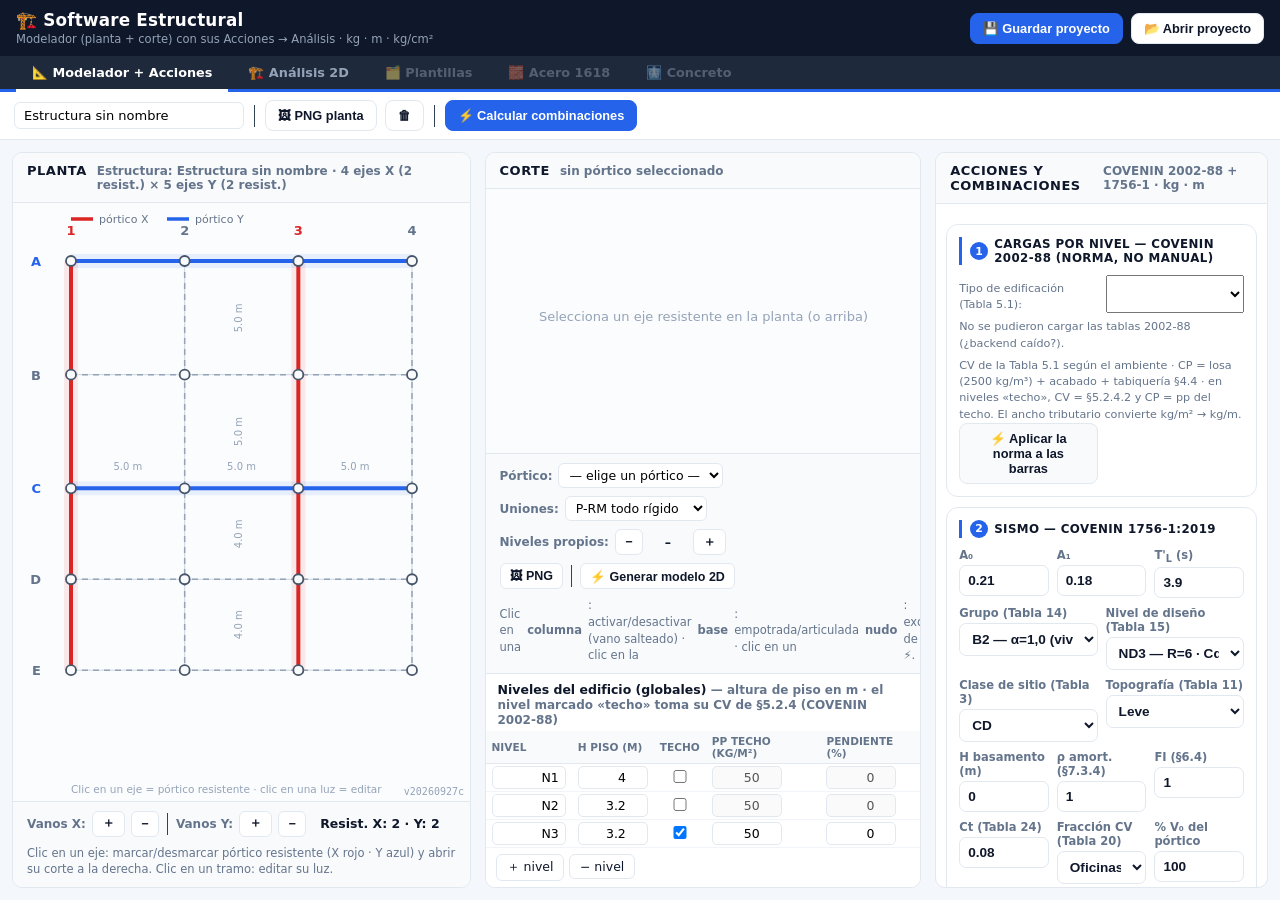
==== analisis-2d/frontend/index.html @ c7488d07 "Planta siempre recuperable: saneamiento de estados viejos + todos los ejes clicables La captura del " ====
<!DOCTYPE html>
<html lang="es">
<head>
  <meta charset="UTF-8">
  <meta http-equiv="Cache-Control" content="no-cache">
  <meta name="viewport" content="width=device-width, initial-scale=1.0">
  <title>Software Estructural · Modelador · Acciones · Análisis 2D</title>
  <link rel="stylesheet" href="css/styles.css?v=20260927c">
  <link rel="stylesheet" href="css/modelador.css?v=20260927c">
  <script>
  /* diagnóstico global: cualquier error JS (incl. SyntaxError de navegadores
     viejos) muestra un banner rojo — ES5, corre antes que todos los módulos */
  window.onerror = function (msj, src, linea) {
    var d = document.getElementById('banner-error');
    var archivo = (src || '?').split('/').pop();
    var t = '⚠ Error de la interfaz: ' + msj + '  [' + archivo + ':' + linea + ']';
    if (window.console && console.error) console.error(t);
    if (d) { d.textContent = t; d.style.display = 'block'; }
    return false;
  };
  </script>
</head>
<body>

<div id="banner-error" style="display:none;position:fixed;left:0;right:0;top:0;z-index:99999;background:#b91c1c;color:#fff;padding:8px 14px;font:13px monospace"></div>


<header>
  <div class="marca">
    <h1>🏗️ Software Estructural</h1>
    <div class="sub">Modelador (planta + corte) con sus Acciones → Análisis · kg · m · kg/cm²</div>
  </div>
  <div class="acciones">
    <button id="btn-guardar-proyecto" class="primario" title="Descargar el proyecto completo (Modelador + Acciones + modelo 2D)">💾 Guardar proyecto</button>
    <button id="btn-abrir-proyecto" title="Abrir proyecto completo .json">📂 Abrir proyecto</button>
    <input type="file" id="file-proyecto" accept=".json,application/json" hidden>
  </div>
</header>

<nav class="app-tabs">
  <a href="#modelador" data-tab="modelador">📐 Modelador + Acciones</a>
  <a href="#analisis" data-tab="analisis">🏗️ Análisis 2D</a>
  <span class="desactivado" title="Fase 3">🗂️ Plantillas</span>
  <span class="desactivado" title="Fase 4">🧱 Acero 1618</span>
  <span class="desactivado" title="Fase 5">🩻 Concreto</span>
</nav>

<!-- ═══════════ VISTA 1 · MODELADOR ═══════════ -->
<section id="vista-modelador" class="vista">
<div class="barra-seccion"><input id="inp-titulo" type="text" value="Estructura sin nombre" title="Nombre de la estructura" spellcheck="false"><span class="sep"></span><button id="btn-png-planta" title="Exportar planta a PNG (memoria de cálculo)">🖼 PNG planta</button><button id="btn-limpiar-modelador" title="Borrar todo el modelador">🗑</button>
    <span class="sep"></span>
    <button id="btn-calcular" class="primario" title="Combinaciones COVENIN 1756-1 con las cargas del proyecto">⚡ Calcular combinaciones</button></div>
<div class="modelador-layout">

  <!-- ══════════ IZQUIERDA: PLANTA ══════════ -->
  <section class="panel panel-planta">
    <div class="panel-cabecera">
      <b>PLANTA</b>
      <span id="lbl-planta" class="mini-rotulo">—</span>
    </div>

    <div class="lienzo-wrap" id="wrap-planta">
      <canvas id="cv-planta"></canvas>
    </div>

    <div class="panel-controles">
      <div class="grupo">
        <span class="mini-rotulo">Vanos X:</span>
        <button id="btn-mas-lx" title="Añadir vano en X">＋</button>
        <button id="btn-menos-lx" title="Eliminar el último vano en X">−</button>
        <span class="sep"></span>
        <span class="mini-rotulo">Vanos Y:</span>
        <button id="btn-mas-ly" title="Añadir vano en Y">＋</button>
        <button id="btn-menos-ly" title="Eliminar el último vano en Y">−</button>
      </div>
      <div class="grupo">
        <span id="lbl-resistentes" class="conteo-resistentes">Resist. X: 0 · Y: 0</span>
        <span id="aviso-rho" class="aviso-rho oculto"
              title="COVENIN 1756-1 §6.3, Tabla 13">⚠ &lt;2 resistentes</span>
      </div>
      <div class="grupo ayuda">
        Clic en un eje: marcar/desmarcar pórtico resistente (X rojo · Y azul) y
        abrir su corte a la derecha. Clic en un tramo: editar su luz.
      </div>
    
  </div>
  </section>

  <!-- ══════════ DERECHA: CORTE ══════════ -->
  <section class="panel panel-corte">
    <div class="panel-cabecera">
      <b>CORTE</b>
      <span id="lbl-corte" class="mini-rotulo">sin pórtico seleccionado</span>
    </div>
    <div class="lienzo-wrap lienzo-corte" id="wrap-corte">
      <canvas id="cv-corte"></canvas>
    </div>
    <div class="panel-controles">
      <div class="grupo">
        <span class="mini-rotulo">Pórtico:</span>
        <select id="sel-corte" title="Eje resistente abierto en el corte"></select>
      </div>
      <div class="grupo">
        <span class="mini-rotulo">Uniones:</span>
        <select id="sel-patron" title="Patrón de uniones (aplicable a todo el pórtico)">
          <option value="pr_momento">P-RM todo rígido</option>
          <option value="vigas_articuladas">Vigas articuladas</option>
          <option value="todo_articulado">Todo articulado</option>
        </select>
      </div>
      <div class="grupo">
        <span class="mini-rotulo">Niveles propios:</span>
        <button id="btn-menos-np" title="Este pórtico baja un nivel">−</button>
        <b id="lbl-np">–</b>
        <button id="btn-mas-np" title="Restaurar un nivel propio">＋</button>
      </div>
      <div class="grupo">
        <button id="btn-png-corte" title="Exportar el corte a PNG">🖼 PNG</button>
        <span class="sep"></span>
        <button id="btn-generar-2d" class="primario"
                title="Crea el modelo 2D de este pórtico (nudos, barras, apoyos y liberaciones) y lo abre en Análisis 2D con las cargas aplicadas">⚡ Generar modelo 2D</button>
      </div>
      <div class="grupo ayuda" id="ayuda-corte">
        Clic en una <b>columna</b>: activar/desactivar (vano salteado) ·
        clic en la <b>base</b>: empotrada/articulada · clic en un
        <b>nudo</b>: excepción de unión ⚡.
      </div>
    </div>
    <div class="subpanel">
      <div class="subpanel-titulo">Niveles del edificio (globales)
        <span class="mini-rotulo">— altura de piso en m · el nivel marcado
        «techo» toma su CV de §5.2.4 (COVENIN 2002-88)</span></div>
      <div class="tabla-compacta" id="tabla-niveles-m"></div>
      <div class="grupo" style="padding: 6px 10px;">
        <button id="btn-mas-nivel" title="Añadir nivel arriba">＋ nivel</button>
        <button id="btn-menos-nivel" title="Quitar el nivel más alto">− nivel</button>
      </div>
    </div>
  </section>


  <aside class="panel dock-acciones">
      <div class="panel-cabecera"><b>ACCIONES Y COMBINACIONES</b>
        <span class="mini-rotulo">COVENIN 2002-88 + 1756-1 · kg · m</span></div>
      <div class="dock-cuerpo">


    <div class="card">
      <h2><span class="num">1</span> Cargas por nivel — COVENIN 2002-88 (norma, no manual)</h2>
      <div id="banner-modelador" class="aviso-modelador oculto"></div>
      <div class="fila-2" style="margin-bottom:6px">
        <label class="mini">Tipo de edificación (Tabla 5.1):</label>
        <select id="sel-tipo-2002" style="width:100%"></select>
      </div>
      <div class="tabla-compacta" id="tabla-cargas-nivel"></div>
      <p class="mini" id="ayuda-2002" style="margin-top:6px">
        CV de la Tabla 5.1 según el ambiente · CP = losa (2500 kg/m³) +
        acabado + tabiquería §4.4 · en niveles «techo», CV = §5.2.4.2 y
        CP = pp del techo. El ancho tributario convierte kg/m² → kg/m.</p>
      <div class="fila-2">
        <button class="suave" id="btn-aplicar-niveles"
                title="Escribe en las vigas de cada nivel q = (CP+CV)·ancho, según la norma">⚡ Aplicar la norma a las barras</button>
      </div>
    </div>

    <div class="card">
      <h2><span class="num">2</span> Sismo — COVENIN 1756-1:2019</h2>
      <div class="fila-3">
        <label class="campo">A₀<input type="number" id="s-A0" step="0.01" min="0" value="0.21"></label>
        <label class="campo">A₁<input type="number" id="s-A1" step="0.01" min="0" value="0.18"></label>
        <label class="campo">T'<sub>L</sub> (s)<input type="number" id="s-TL" step="0.1" min="0" value="3.9"></label>
      </div>
      <div class="fila-2">
        <label class="campo">Grupo (Tabla 14)
          <select id="s-grupo">
            <option value="A1">A1 — esencial (α=2,0)</option>
            <option value="A2">A2 — α=1,5</option>
            <option value="B1">B1 — α=1,2</option>
            <option value="B2" selected>B2 — α=1,0 (vivienda/oficinas)</option>
            <option value="C">C — α=0,7</option>
          </select></label>
        <label class="campo">Nivel de diseño (Tabla 15)
          <select id="s-nd">
            <option value="ND3" selected>ND3 — R=6 · Cd=4,25 · Ω₀=3</option>
            <option value="ND2">ND2 — R=3,5 · Cd=3,25 · Ω₀=2,5</option>
            <option value="ND1">ND1 — R=2,5 · Cd=2,25 · Ω₀=2</option>
          </select></label>
      </div>
      <div class="fila-2">
        <label class="campo">Clase de sitio (Tabla 3)
          <select id="s-sitio">
            <option>A</option><option>AB</option><option>B</option><option>BC</option>
            <option>C</option><option selected>CD</option><option>D</option>
            <option>DE</option><option>E</option>
          </select></label>
        <label class="campo">Topografía (Tabla 11)
          <select id="s-topo">
            <option value="leve" selected>Leve</option>
            <option value="mod">Moderada</option>
            <option value="sev">Severa</option>
          </select></label>
      </div>
      <div class="fila-3">
        <label class="campo">H basamento (m)<input type="number" id="s-H" step="10" min="0" value="0"></label>
        <label class="campo">ρ amort. (§7.3.4)<input type="number" id="s-rho" step="0.1" min="0.5" value="1.0"></label>
        <label class="campo">FI (§6.4)<input type="number" id="s-FI" step="0.1" min="1" value="1.0"></label>
      </div>
      <div class="fila-3">
        <label class="campo">Ct (Tabla 24)<input type="number" id="s-ct" step="0.01" min="0.04" value="0.08"></label>
        <label class="campo">Fracción CV (Tabla 20)
          <select id="s-fracc">
            <option value="0.15">Vivienda 15 %</option>
            <option value="0.25" selected>Oficinas 25 %</option>
            <option value="0.25">Comercio 25 %</option>
            <option value="0.5">Agrupación/Estac. 50 %</option>
            <option value="0.8">Almacén 80 %</option>
            <option value="1">Recipientes 100 %</option>
          </select></label>
        <label class="campo">% V₀ del pórtico<input type="number" id="s-fracp" step="5" min="1" max="100" value="100"></label>
      </div>
    </div>

    <div class="card">
      <h2><span class="num">3</span> Opciones de combinación (§8.3.2)</h2>
      <label class="check"><input type="checkbox" id="o-sismo" checked> Incluir acción sísmica (SH)</label>
      <label class="check"><input type="checkbox" id="o-sv" checked> Incluir componente vertical SV = CSV·CP (§8.3.1.4)</label>
      <label class="check"><input type="checkbox" id="o-omega"> Con sobrerresistencia Ω₀·ρ — fórmulas 8.11–8.15</label>
      <div class="fila-2">
        <label class="campo">ρ redundancia (Tabla 13)<input type="number" id="o-rhoR" step="0.1" min="1" value="1.0"></label>
        <label class="campo">γ (§8.3.2.b)
          <select id="o-gamma">
            <option value="auto" selected>Auto (CV &lt; 500 → 0,5)</option>
            <option value="0.5">Forzar 0,5</option>
            <option value="1">Forzar 1,0</option>
          </select></label>
      </div>
      <div class="mini">Voladizos: la norma exige además 0,3·SV neto hacia arriba — verifícalo aparte (próxima iteración).</div>
    </div>

  
    <div class="kpis" id="kpis-sismo">
      <div class="kpi"><span class="kpi-rotulo">AA</span><span class="kpi-valor" id="k-AA">—</span></div>
      <div class="kpi"><span class="kpi-rotulo">TC (s)</span><span class="kpi-valor" id="k-TC">—</span></div>
      <div class="kpi"><span class="kpi-rotulo">Ta (s)</span><span class="kpi-valor" id="k-Ta">—</span></div>
      <div class="kpi"><span class="kpi-rotulo">μ</span><span class="kpi-valor" id="k-mu">—</span></div>
      <div class="kpi"><span class="kpi-rotulo">C</span><span class="kpi-valor" id="k-C">—</span></div>
      <div class="kpi"><span class="kpi-rotulo">Cmín</span><span class="kpi-valor" id="k-Cmin">—</span></div>
      <div class="kpi"><span class="kpi-rotulo">V₀d (kg)</span><span class="kpi-valor" id="k-V0d">—</span></div>
      <div class="kpi"><span class="kpi-rotulo">Ft (kg)</span><span class="kpi-valor" id="k-Ft">—</span></div>
      <div class="kpi"><span class="kpi-rotulo">CSV</span><span class="kpi-valor" id="k-CSV">—</span></div>
      <div class="kpi"><span class="kpi-rotulo">γ</span><span class="kpi-valor" id="k-gamma">—</span></div>
    </div>

    <div class="card">
      <h2><span class="num">📈</span> Espectro inelástico Ad(T) (7.18–7.23)</h2>
      <canvas id="espectro" height="240"></canvas>
      <div class="mini" id="espectro-nota">Configura el sismo y calcula para ver el espectro.</div>
    </div>

    <div class="card">
      <h2><span class="num">📊</span> Peso sísmico y fuerzas por nivel (§8.2.2 · §9.4)</h2>
      <table class="tabla-datos" id="tabla-niveles">
        <thead><tr><th>Nivel</th><th>y (m)</th><th>W (kg)</th><th>Fi (kg)</th></tr></thead>
        <tbody></tbody>
      </table>
    </div>

    <div class="caja-error oculto" id="acc-caja-error"><b>No se pudo calcular</b><div id="acc-texto-error"></div></div>
    <div class="mini" id="lbl-tiempo"></div>
  
    <div class="card">
      <h2><span class="num">Σ</span> Combinaciones evaluadas</h2>
      <div class="mini" id="lista-combos">Pulsa «Calcular combinaciones».</div>
    </div>

    <div class="tabs" id="tabs-env">
      <button class="tab activo" data-tab="barras">Barras</button>
      <button class="tab" data-tab="reacciones">Reacciones</button>
      <button class="tab" data-tab="nudos">Desplaz.</button>
    </div>

    <div class="tabla-wrap" id="tab-env-barras">
      <table id="tabla-env-barras">
        <thead><tr><th>Barra</th><th>N (min → max)</th><th>V (min → max)</th><th>M⁺</th><th>M⁻</th></tr></thead>
        <tbody></tbody>
      </table>
      <div class="mini">Pasa el cursor sobre un valor para ver la combinación que gobierna. M⁺/M⁻ = máx/mín con signo en el vano.</div>
    </div>
    <div class="tabla-wrap oculto" id="tab-env-reacciones">
      <table id="tabla-env-reacciones">
        <thead><tr><th>Apoyo</th><th>GDL</th><th>min</th><th>max</th></tr></thead>
        <tbody></tbody>
      </table>
    </div>
    <div class="tabla-wrap oculto" id="tab-env-nudos">
      <table id="tabla-env-nudos">
        <thead><tr><th>Nudo</th><th>ux (cm)</th><th>uy (cm)</th></tr></thead>
        <tbody></tbody>
      </table>
    </div>
      </div>
    </aside></div>
</section>

<!-- ═══════════ VISTA 2 · ACCIONES ═══════════ -->


<!-- ═══════════ VISTA 3 · ANÁLISIS 2D ═══════════ -->
<section id="vista-analisis" class="vista">
  <div class="barra-seccion">
    <select id="sel-ejemplo" title="Ejemplos listos para calcular"></select>
    <button id="btn-cargar-ejemplo" title="Cargar el ejemplo seleccionado">Cargar</button>
    <span class="sep"></span>
    <button id="btn-limpiar" title="Borrar todo">🗑</button>
    <button id="btn-analizar" class="primario">⚡ Analizar</button>
  </div>
<div id="toolbar">
  <div class="grupo" id="modos">
    <button data-modo="seleccionar" class="activo" title="Seleccionar y mover (S)"><span class="ico">🖱️</span>Seleccionar</button>
    <button data-modo="nudo" title="Añadir nudo (N)"><span class="ico">•</span>Nudo</button>
    <button data-modo="barra" title="Dibujar barras (B)"><span class="ico">╱</span>Barra</button>
    <button data-modo="apoyo" title="Colocar apoyos (A)"><span class="ico">△</span>Apoyo</button>
    <button data-modo="puntual" title="Carga puntual en nudo (P)"><span class="ico">↓</span>Puntual</button>
    <button data-modo="repartida" title="Carga repartida en barra (D)"><span class="ico">⇩</span>Repartida</button>
  </div>
  <div class="grupo">
    <label class="check"><input type="checkbox" id="chk-snap" checked> Imán</label>
    <label class="check"><input type="checkbox" id="chk-auto" checked> Auto-calcular</label>
    <label class="check"><input type="checkbox" id="chk-etiquetas" checked> Etiquetas</label>
  </div>
  <div class="grupo crece"></div>
  <div class="grupo">
    <span class="mini-rotulo">Resultados:</span>
    <label class="check chipM"><input type="checkbox" id="chk-M" checked> <b style="color:#dc2626">M</b></label>
    <label class="check chipV"><input type="checkbox" id="chk-V" checked> <b style="color:#2563eb">V</b></label>
    <label class="check chipN"><input type="checkbox" id="chk-N"> <b style="color:#059669">N</b></label>
    <label class="check"><input type="checkbox" id="chk-def"> <b style="color:#7c3aed">Deformada</b></label>
    <span class="sep"></span>
    <button id="btn-zoom-menos" title="Alejar">−</button>
    <button id="btn-zoom-mas" title="Acercar">+</button>
    <button id="btn-zoom-fit" title="Encuadrar todo">⤢</button>
  </div>
</div>

<main>

  <!-- ==================== PANEL IZQUIERDO ==================== -->
  <aside id="panel-izq">

    <div class="card cfg-modo oculto" data-modo="barra">
      <h2><span class="num">1</span> Nueva barra</h2>
      <label class="campo">Material
        <select id="cfg-material">
          <option value="2100000">Acero A36 — E = 2,1×10⁶ kg/cm²</option>
          <option value="2200000">Acero HSLA — E = 2,2×10⁶</option>
          <option value="217000">Concreto GC 210 — E = 2,17×10⁵</option>
          <option value="250000">Concreto GC 280 — E = 2,5×10⁵</option>
          <option value="120000">Madera — E = 1,2×10⁵</option>
        </select>
      </label>
      <label class="campo">Sección
        <select id="cfg-tipo-seccion">
          <option value="perfil">Perfil laminado</option>
          <option value="rect">Rectangular b×h</option>
          <option value="manual">Personalizada (A, I)</option>
        </select>
      </label>
      <label class="campo cfg-seccion" data-tipo="perfil">Perfil
        <select id="cfg-perfil"></select>
      </label>
      <div class="cfg-seccion oculto" data-tipo="rect">
        <div class="fila-2">
          <label class="campo">b (cm)<input type="number" id="cfg-rect-b" value="30" min="1"></label>
          <label class="campo">h (cm)<input type="number" id="cfg-rect-h" value="50" min="1"></label>
        </div>
      </div>
      <div class="cfg-seccion oculto" data-tipo="manual">
        <div class="fila-2">
          <label class="campo">A (cm²)<input type="number" id="cfg-man-A" value="100" min="0.1"></label>
          <label class="campo">I (cm⁴)<input type="number" id="cfg-man-I" value="10000" min="0"></label>
        </div>
      </div>
      <label class="check"><input type="checkbox" id="cfg-pp"> Incluir peso propio (γ = 7 850 kg/m³)</label>
      <div class="mini">Clic: nudo inicial → clic: nudo final. Crea nudos al vuelo y encadena barras. Clic derecho termina.</div>
    </div>

    <div class="card cfg-modo oculto" data-modo="apoyo">
      <h2><span class="num">1</span> Tipo de apoyo</h2>
      <label class="campo">Condición
        <select id="cfg-apoyo-tipo">
          <option value="articulado">Articulado (ux, uy)</option>
          <option value="fijo">Empotrado (ux, uy, rz)</option>
          <option value="deslizX">Deslizante vertical (uy)</option>
          <option value="deslizY">Deslizante horizontal (ux)</option>
          <option value="ninguno">Quitar apoyo</option>
        </select>
      </label>
      <div class="mini">Clic sobre un nudo para asignarlo.</div>
    </div>

    <div class="card cfg-modo oculto" data-modo="puntual">
      <h2><span class="num">1</span> Carga puntual</h2>
      <div class="fila-2">
        <label class="campo">Fx (kg)<input type="number" id="cfg-Fx" value="0" step="100"></label>
        <label class="campo">Fy (kg)<input type="number" id="cfg-Fy" value="-1000" step="100"></label>
      </div>
      <label class="campo">Mz (kg·m)<input type="number" id="cfg-Mz" value="0" step="100"></label>
      <div class="mini">Convención: Fx+ → derecha · Fy+ → arriba · Mz+ antihorario. Se acumula por nudo.</div>
    </div>

    <div class="card cfg-modo oculto" data-modo="repartida">
      <h2><span class="num">1</span> Carga repartida</h2>
      <label class="campo">w gravedad (kg/m)<input type="number" id="cfg-w" value="1000" step="50" min="0"></label>
      <div class="mini">Carga vertical hacia abajo (gravedad) sobre la barra. En columnas se vuelve axial automáticamente.</div>
    </div>

    <div class="card oculto" id="card-seleccion">
      <h2><span class="num">✎</span> Selección</h2>
      <div class="contenido"></div>
    </div>

    <div class="card">
      <h2><span class="num">ℹ</span> Modelo</h2>
      <label class="campo">Título del proyecto<input type="text" id="in-titulo" placeholder="Estructura sin nombre"></label>
      <div class="chips">
        <span class="chip">Nudos: <b id="res-nudos">0</b></span>
        <span class="chip">Barras: <b id="res-barras">0</b></span>
        <span class="chip">Apoyos: <b id="res-apoyos">0</b></span>
        <span class="chip">Cargas: <b id="res-cargas">0</b></span>
      </div>
      <div class="mini">
        Convención de resultados: <b>N</b> (+ tracción) · <b>V</b> (+ par horario) ·
        <b>M</b> (+ flexión simple, se dibuja en el lado de tracción).
      </div>
      <button class="ancho suave" id="btn-copiar-json">⧉ Copiar JSON del modelo</button>
    </div>

  </aside>

  <!-- ==================== LIENZO ==================== -->
  <section id="lienzo-wrap">
    <canvas id="lienzo"></canvas>
    <div id="status-bar">
      <span id="status-modo"></span>
      <span class="crece"></span>
      <span id="status-coords"></span>
      <span id="status-escala"></span>
    </div>
    <div id="toast"></div>
  </section>

  <!-- ==================== PANEL DERECHO ==================== -->
  <aside id="panel-der">
    <div class="kpis">
      <div class="kpi"><span class="kpi-rotulo">δ máx</span><span class="kpi-valor" id="kpi-delta">—</span></div>
      <div class="kpi"><span class="kpi-rotulo">|M| máx</span><span class="kpi-valor" id="kpi-mmax">—</span></div>
      <div class="kpi"><span class="kpi-rotulo">ΣRy</span><span class="kpi-valor" id="kpi-ry">—</span></div>
      <div class="kpi"><span class="kpi-rotulo">Estado</span><span class="kpi-valor" id="kpi-estado">—</span></div>
    </div>

    <div class="caja-error oculto" id="caja-error">
      <b>No se pudo analizar</b>
      <div id="texto-error"></div>
    </div>

    <div class="caja-avisos oculto" id="caja-avisos">
      <b>Avisos</b>
      <div id="texto-avisos"></div>
    </div>

    <div class="mini" id="kpi-tiempo"></div>

    <div class="tabs" id="tabs-resultados">
      <button class="tab activo" data-tab="reacciones">Reacciones</button>
      <button class="tab" data-tab="barras">Barras</button>
      <button class="tab" data-tab="nudos">Desplaz.</button>
    </div>

    <div class="tabla-wrap" id="tab-reacciones">
      <table id="tabla-reacciones">
        <thead><tr><th>Nudo</th><th>GDL</th><th>Valor (kg, kg·m)</th></tr></thead>
        <tbody></tbody>
      </table>
    </div>

    <div class="tabla-wrap oculto" id="tab-barras">
      <table id="tabla-barras">
        <thead><tr><th>Barra</th><th>N<sub>i</sub></th><th>V<sub>i</sub></th><th>M<sub>i</sub></th><th>M<sub>j</sub></th><th>M máx</th></tr></thead>
        <tbody></tbody>
      </table>
      <div class="mini">N (+ tracción), V y M en kg y kg·m. M en extremo i (M<sub>i</sub>) y j (M<sub>j</sub>).</div>
    </div>

    <div class="tabla-wrap oculto" id="tab-nudos">
      <table id="tabla-nudos">
        <thead><tr><th>Nudo</th><th>ux (cm)</th><th>uy (cm)</th><th>θz (mrad)</th></tr></thead>
        <tbody></tbody>
      </table>
    </div>
  </aside>

</main>
</section>

<script src="js/proyecto.js?v=20260927c"></script>
<script src="js/pestanas.js?v=20260927c"></script>
<script src="js/perfiles.js?v=20260927c"></script>
<script src="js/estado.js?v=20260927c"></script>
<script src="js/api.js?v=20260927c"></script>
<script src="js/canvas.js?v=20260927c"></script>
<script src="js/app.js?v=20260927c"></script>
<script src="js/acciones.js?v=20260927c"></script>
<script src="js/modelador.js?v=20260927c"></script>
</body>
</html>
---- analisis-2d/frontend/css/styles.css ----
/* ================================================================
   styles.css — Análisis Estructural 2D
   Estética coherente con las calculadoras del repo:
   fondo claro, tarjetas blancas, acento azul #2563eb.
   ================================================================ */

:root {
  --bg: #f4f7fb;
  --borde: #e2e8f0;
  --texto: #0f172a;
  --texto2: #64748b;
  --azul: #2563eb;
  --azul-osc: #1d4ed8;
  --rojo: #dc2626;
  --verde: #059669;
  --tarjeta: #ffffff;
}

* { box-sizing: border-box; margin: 0; padding: 0; }

html, body { height: 100%; }

body {
  font-family: system-ui, -apple-system, 'Segoe UI', Roboto, sans-serif;
  background: var(--bg);
  color: var(--texto);
  display: flex;
  flex-direction: column;
  height: 100vh;
  overflow: hidden;
  font-size: 14px;
}

/* ---------------- cabecera ---------------- */
header {
  display: flex;
  align-items: center;
  justify-content: space-between;
  gap: 12px;
  padding: 10px 16px;
  background: #0f172a;
  color: #fff;
  flex-wrap: wrap;
}
header h1 { font-size: 1.05rem; font-weight: 800; letter-spacing: .2px; }
header .sub { font-size: .72rem; color: #94a3b8; margin-top: 2px; }
.acciones { display: flex; align-items: center; gap: 8px; flex-wrap: wrap; }
.acciones select {
  max-width: 240px;
  padding: 7px 8px;
  border-radius: 8px;
  border: 1px solid #334155;
  background: #1e293b;
  color: #e2e8f0;
  font-size: .8rem;
}
.sep { width: 1px; height: 22px; background: #334155; margin: 0 2px; }

button {
  border: 1px solid var(--borde);
  background: #fff;
  color: var(--texto);
  padding: 7px 12px;
  border-radius: 8px;
  font-weight: 700;
  font-size: .8rem;
  cursor: pointer;
  transition: all .12s;
}
button:hover { border-color: var(--azul); color: var(--azul-osc); }
button.primario { background: var(--azul); border-color: var(--azul); color: #fff; }
button.primario:hover { background: var(--azul-osc); color: #fff; }
button.peligro { background: #fef2f2; border-color: #fecaca; color: var(--rojo); }
button.peligro:hover { background: #fee2e2; }
button.suave { background: #f8fafc; font-weight: 600; }
button.ancho { width: 100%; margin-top: 8px; }

/* ---------------- barra de herramientas ---------------- */
#toolbar {
  display: flex;
  align-items: center;
  gap: 10px;
  padding: 7px 12px;
  background: #fff;
  border-bottom: 1px solid var(--borde);
  flex-wrap: wrap;
}
#toolbar .grupo { display: flex; align-items: center; gap: 6px; }
#toolbar .grupo.crece { flex: 1; }
#modos button {
  display: flex; align-items: center; gap: 6px;
  font-size: .78rem;
  padding: 6px 10px;
  border-radius: 8px;
}
#modos button .ico { font-size: .9rem; }
#modos button.activo { background: var(--azul); border-color: var(--azul); color: #fff; }
#modos button.activo:hover { color: #fff; }
.mini-rotulo { font-size: .72rem; font-weight: 700; color: var(--texto2); }
.check { display: inline-flex; align-items: center; gap: 4px; font-size: .78rem; font-weight: 600; color: var(--texto2); cursor: pointer; }
.check input { accent-color: var(--azul); }

/* ---------------- distribución principal ---------------- */
main {
  flex: 1;
  display: grid;
  grid-template-columns: 280px 1fr 330px;
  gap: 10px;
  padding: 10px;
  min-height: 0;
}

aside { overflow-y: auto; display: flex; flex-direction: column; gap: 10px; min-height: 0; }

/* ---------------- tarjetas ---------------- */
.card {
  background: var(--tarjeta);
  border: 1px solid var(--borde);
  border-radius: 12px;
  padding: 12px;
}
.card h2 {
  font-size: .74rem;
  font-weight: 800;
  text-transform: uppercase;
  letter-spacing: .4px;
  color: var(--texto);
  border-left: 3px solid var(--azul);
  padding-left: 8px;
  margin-bottom: 10px;
  display: flex; align-items: center; gap: 6px;
}
.card h2 .num {
  background: var(--azul); color: #fff;
  width: 18px; height: 18px; border-radius: 50%;
  display: inline-flex; align-items: center; justify-content: center;
  font-size: .68rem; flex: none;
}

.campo { display: block; font-size: .72rem; font-weight: 700; color: var(--texto2); margin-bottom: 8px; }
.campo input, .campo select {
  display: block;
  width: 100%;
  margin-top: 3px;
  padding: 7px 8px;
  border: 1px solid var(--borde);
  border-radius: 7px;
  font-size: .85rem;
  font-weight: 600;
  color: var(--texto);
  background: #fff;
  outline: none;
}
.campo input:focus, .campo select:focus { border-color: var(--azul); }
.fila { display: flex; justify-content: space-between; align-items: center; font-size: .8rem; margin-bottom: 6px; color: var(--texto2); }
.fila b { color: var(--texto); }
.fila-2 { display: grid; grid-template-columns: 1fr 1fr; gap: 8px; }
.mini { font-size: .7rem; color: var(--texto2); line-height: 1.45; margin-top: 6px; }

.chips { display: flex; flex-wrap: wrap; gap: 6px; margin: 8px 0; }
.chip {
  background: #f1f5f9;
  border: 1px solid var(--borde);
  border-radius: 20px;
  padding: 4px 10px;
  font-size: .72rem;
  font-weight: 600;
  color: var(--texto2);
}
.chip b { color: var(--texto); }

.oculto { display: none !important; }

/* ---------------- lienzo ---------------- */
#lienzo-wrap {
  position: relative;
  background: #fff;
  border: 1px solid var(--borde);
  border-radius: 12px;
  overflow: hidden;
  min-width: 0;
  min-height: 0;
}
#lienzo { display: block; cursor: crosshair; }
#lienzo-wrap:has(#lienzo:hover) { cursor: crosshair; }

#status-bar {
  position: absolute;
  left: 0; right: 0; bottom: 0;
  display: flex;
  align-items: center;
  gap: 14px;
  padding: 4px 12px;
  background: rgba(15, 23, 42, .85);
  color: #cbd5e1;
  font-size: .7rem;
  font-weight: 600;
  pointer-events: none;
}
#status-bar .crece { flex: 1; }

#toast {
  position: absolute;
  top: 14px; left: 50%;
  transform: translateX(-50%) translateY(-8px);
  background: #0f172a;
  color: #fff;
  padding: 8px 16px;
  border-radius: 20px;
  font-size: .78rem;
  font-weight: 700;
  opacity: 0;
  pointer-events: none;
  transition: all .25s;
}
#toast.visible { opacity: 1; transform: translateX(-50%) translateY(0); }

/* ---------------- panel de resultados ---------------- */
.kpis {
  display: grid;
  grid-template-columns: 1fr 1fr;
  gap: 8px;
}
.kpi {
  background: var(--tarjeta);
  border: 1px solid var(--borde);
  border-radius: 10px;
  padding: 8px 10px;
}
.kpi-rotulo { display: block; font-size: .66rem; font-weight: 800; text-transform: uppercase; color: var(--texto2); }
.kpi-valor { display: block; font-size: .92rem; font-weight: 800; margin-top: 2px; }
.kpi-valor.bien { color: var(--verde); }
.kpi-valor.mal { color: var(--rojo); }

.caja-error {
  background: #fef2f2;
  border: 1px solid #fecaca;
  border-radius: 10px;
  padding: 10px 12px;
  font-size: .78rem;
  color: #991b1b;
}
.caja-error b { display: block; margin-bottom: 4px; }
.caja-avisos {
  background: #fffbeb;
  border: 1px solid #fde68a;
  border-radius: 10px;
  padding: 10px 12px;
  font-size: .76rem;
  color: #92400e;
}
.caja-avisos b { display: block; margin-bottom: 4px; }

.tabs {
  display: flex;
  background: #fff;
  border: 1px solid var(--borde);
  border-radius: 10px;
  overflow: hidden;
}
.tab {
  flex: 1;
  border: none;
  border-radius: 0;
  padding: 8px 4px;
  font-weight: 800;
  font-size: .74rem;
  color: var(--texto2);
  border-bottom: 3px solid transparent;
}
.tab.activo { color: var(--azul); border-bottom-color: var(--azul); }

.tabla-wrap {
  background: var(--tarjeta);
  border: 1px solid var(--borde);
  border-radius: 10px;
  overflow: auto;
  flex: 1;
  min-height: 120px;
}
table { width: 100%; border-collapse: collapse; font-size: .78rem; }
th {
  position: sticky; top: 0;
  background: #f8fafc;
  font-size: .68rem;
  text-transform: uppercase;
  color: var(--texto2);
  text-align: left;
  padding: 7px 8px;
  border-bottom: 1px solid var(--borde);
}
td { padding: 6px 8px; border-bottom: 1px solid #f1f5f9; }
td.num { text-align: right; font-variant-numeric: tabular-nums; font-weight: 600; }
td.vacio { text-align: center; color: var(--texto2); }
tr:hover td { background: #f8fafc; }

/* ---------------- responsive ---------------- */
@media (max-width: 1100px) {
  main { grid-template-columns: 240px 1fr; grid-template-rows: 1fr 300px; }
  #panel-der { grid-column: 1 / 3; flex-direction: row; flex-wrap: wrap; }
  #panel-der .kpis { flex: 1 1 100%; grid-template-columns: repeat(4, 1fr); }
  .tabla-wrap { flex: 1 1 30%; }
}
@media (max-width: 760px) {
  main { grid-template-columns: 1fr; grid-template-rows: auto 1fr auto; }
  #panel-der { grid-column: 1; }
  body { overflow: auto; }
  #lienzo-wrap { min-height: 60vh; }
}

/* ================================================================
   Pestañas de aplicación (Fase 2) y tablas de la pestaña Acciones
   ================================================================ */
.app-tabs {
  display: flex;
  align-items: center;
  gap: 4px;
  padding: 0 16px;
  background: #1e293b;
  border-bottom: 3px solid var(--azul);
}
.app-tabs a, .app-tabs span {
  padding: 9px 16px;
  font-size: .8rem;
  font-weight: 700;
  color: #94a3b8;
  text-decoration: none;
  border-bottom: 3px solid transparent;
  margin-bottom: -3px;
  cursor: pointer;
}
.app-tabs a:hover { color: #e2e8f0; }
.app-tabs a.activo { color: #fff; border-bottom-color: #fff; }
.app-tabs .desactivado { opacity: .45; cursor: not-allowed; }

.tabla-compacta table { width: 100%; border-collapse: collapse; font-size: .78rem; }
.tabla-compacta th {
  text-align: left; font-size: .66rem; text-transform: uppercase;
  color: var(--texto2); padding: 4px 6px; border-bottom: 1px solid var(--borde);
}
.tabla-compacta td { padding: 2px 6px; border-bottom: 1px solid #f1f5f9; }
.tabla-compacta input {
  width: 100%; padding: 4px 6px; border: 1px solid var(--borde);
  border-radius: 6px; font-size: .78rem; font-weight: 600; text-align: right;
  outline: none;
}
.tabla-compacta input:focus { border-color: var(--azul); }
.tabla-compacta .num { text-align: right; font-variant-numeric: tabular-nums; color: var(--texto2); }

.fila-3 { display: grid; grid-template-columns: 1fr 1fr 1fr; gap: 8px; }

.tabla-datos { width: 100%; border-collapse: collapse; font-size: .8rem; }
.tabla-datos th {
  text-align: left; font-size: .68rem; text-transform: uppercase;
  color: var(--texto2); padding: 5px 8px; border-bottom: 1px solid var(--borde);
}
.tabla-datos td { padding: 5px 8px; border-bottom: 1px solid #f1f5f9; }
.tabla-datos td.num, .tabla-datos th.num { text-align: right; font-variant-numeric: tabular-nums; }

.combo-fila {
  font-size: .72rem; line-height: 1.5; padding: 5px 8px;
  border-bottom: 1px dashed #e2e8f0; color: var(--texto2);
}
.combo-fila b { color: var(--texto); }

.env-celda { cursor: help; border-bottom: 1px dotted #94a3b8; }

#panel-centro {
  display: flex; flex-direction: column; gap: 10px;
  overflow-y: auto; min-width: 0; min-height: 0;
}
#espectro { width: 100%; display: block; }

/* ---- cargas por nivel (COVENIN 2002-88) · pestaña Acciones ---- */
.aviso-modelador {
  background: #fef3c7;
  border: 1px solid #fcd34d;
  color: #92400e;
  border-radius: 8px;
  padding: 8px 10px;
  font-size: 12.5px;
  margin-bottom: 8px;
}
.badge-techo {
  background: #dbeafe;
  color: #1d4ed8;
  border-radius: 6px;
  padding: 1px 6px;
  font-size: 10.5px;
  font-weight: 700;
  vertical-align: middle;
}
.tabla-compacta select {
  border: 1px solid var(--borde);
  border-radius: 5px;
  padding: 2px 4px;
  font: inherit;
  font-size: 12px;
  max-width: 150px;
}

/* ================================================================
   App única (SPA): vistas por pestaña + barras de sección
   ================================================================ */
.vista {
  display: none;
  flex: 1;
  min-height: 0;
  flex-direction: column;
}
.vista.activa { display: flex; }
.vista main { flex: 1; min-height: 0; }

.barra-seccion {
  display: flex;
  align-items: center;
  gap: 8px;
  padding: 8px 14px;
  background: #fff;
  border-bottom: 1px solid var(--borde);
  flex-wrap: wrap;
}
.barra-seccion .mini { color: var(--texto2); font-size: 12px; }
---- analisis-2d/frontend/css/modelador.css ----
/* ================================================================
   modelador.css — Pestaña Modelador (planta | corte)
   Estética del resto de la app: fondo claro, tarjetas blancas,
   acento azul #2563eb · pórticos X rojo · pórticos Y azul.
   ================================================================ */

.modelador-layout {
  display: grid;
  grid-template-columns: minmax(340px, 1.15fr) minmax(320px, 1fr);
  gap: 14px;
  padding: 14px;
  height: calc(100vh - 118px);
  min-height: 460px;
}

@media (max-width: 900px) {
  .modelador-layout { grid-template-columns: 1fr; height: auto; }
}

.panel {
  display: flex;
  flex-direction: column;
  background: var(--tarjeta);
  border: 1px solid var(--borde);
  border-radius: 10px;
  overflow: hidden;
  min-height: 0;
}

.panel-cabecera {
  display: flex;
  align-items: baseline;
  gap: 10px;
  padding: 10px 14px;
  border-bottom: 1px solid var(--borde);
  background: #f8fafc;
}
.panel-cabecera b { font-size: 13px; letter-spacing: .04em; }
.panel-cabecera .mini-rotulo { color: var(--texto2); font-size: 12px; }

.lienzo-wrap {
  flex: 1;
  min-height: 240px;
  position: relative;
  background: #fbfcfd;
}
.lienzo-wrap canvas { position: absolute; left: 0; top: 0; touch-action: none; }

.panel-controles {
  display: flex;
  flex-wrap: wrap;
  align-items: center;
  gap: 8px 14px;
  padding: 9px 14px;
  border-top: 1px solid var(--borde);
  background: #f8fafc;
}
.panel-controles .grupo {
  display: flex;
  align-items: center;
  gap: 6px;
}
.panel-controles .ayuda {
  color: var(--texto2);
  font-size: 11.5px;
  line-height: 1.45;
  flex-basis: 100%;
}
.panel-controles button {
  min-width: 28px; height: 26px;
  padding: 0 9px;
  border: 1px solid var(--borde);
  border-radius: 6px;
  background: #fff;
  cursor: pointer;
  font-weight: 700;
  font-size: 12.5px;
  color: var(--texto);
}
.panel-controles select {
  border: 1px solid var(--borde);
  border-radius: 6px;
  padding: 3px 6px;
  font: inherit;
  font-size: 12.5px;
  max-width: 200px;
  background: #fff;
}
#lbl-np { min-width: 38px; text-align: center; font-size: 12.5px; }
.panel-controles button:hover { border-color: var(--azul); color: var(--azul); }

.mini-rotulo { color: var(--texto2); font-size: 12px; }

.conteo-resistentes {
  font-size: 12.5px;
  font-weight: 600;
  color: var(--texto);
}

.aviso-rho {
  font-size: 11.5px;
  font-weight: 700;
  color: #92400e;
  background: #fef3c7;
  border: 1px solid #fcd34d;
  border-radius: 6px;
  padding: 2px 8px;
  cursor: help;
}

.oculto { display: none; }

/* input de título del header */
#inp-titulo {
  border: 1px solid var(--borde);
  border-radius: 6px;
  padding: 5px 9px;
  font: inherit;
  font-size: 13px;
  width: 230px;
}
#inp-titulo:focus { outline: 2px solid #93c5fd; border-color: var(--azul); }

/* subpanel de niveles dentro del panel corte */
.subpanel {
  border-top: 1px solid var(--borde);
  background: #fff;
  max-height: 220px;
  overflow: auto;
}
.subpanel-titulo {
  padding: 8px 12px 4px;
  font-size: 12.5px;
  font-weight: 700;
  color: var(--texto);
}
.subpanel .tabla-compacta table { width: 100%; border-collapse: collapse; }
.subpanel input[type="number"],
.subpanel input[type="text"],
.subpanel input:not([type]) {
  border: 1px solid var(--borde);
  border-radius: 5px;
  padding: 3px 6px;
  font: inherit;
  font-size: 12.5px;
}
.subpanel button {
  border: 1px solid var(--borde);
  border-radius: 6px;
  background: #fff;
  padding: 4px 10px;
  cursor: pointer;
  font: inherit;
  font-size: 12.5px;
}
.subpanel button:hover { border-color: var(--azul); color: var(--azul); }

/* ================================================================
   Pestaña única «Modelador + Acciones»: planta | corte | acciones
   ================================================================ */
#vista-modelador .modelador-layout {
  height: auto;
  flex: 1;
  min-height: 0;
  padding: 12px;
  grid-template-columns: minmax(320px, 1.05fr) minmax(280px, 1fr)
                         minmax(330px, 26vw);
}
#vista-modelador .panel { min-height: 0; }
#vista-modelador .lienzo-wrap { min-height: 200px; }

/* columna de Acciones: apilada y con scroll propio */
.dock-acciones { overflow: hidden; }
.dock-cuerpo {
  overflow-y: auto;
  padding: 10px;
  display: flex;
  flex-direction: column;
  gap: 10px;
}
.dock-cuerpo .card { margin: 0; }

@media (max-width: 1200px) {
  #vista-modelador .modelador-layout {
    grid-template-columns: 1fr 1fr;
    grid-template-rows: minmax(380px, 55vh) auto;
    overflow-y: auto;
  }
  #vista-modelador .dock-acciones { grid-column: 1 / 3; }
  .dock-cuerpo { max-height: 60vh; }
}
@media (max-width: 900px) {
  #vista-modelador .modelador-layout { grid-template-columns: 1fr; }
  #vista-modelador .dock-acciones { grid-column: 1; }
}
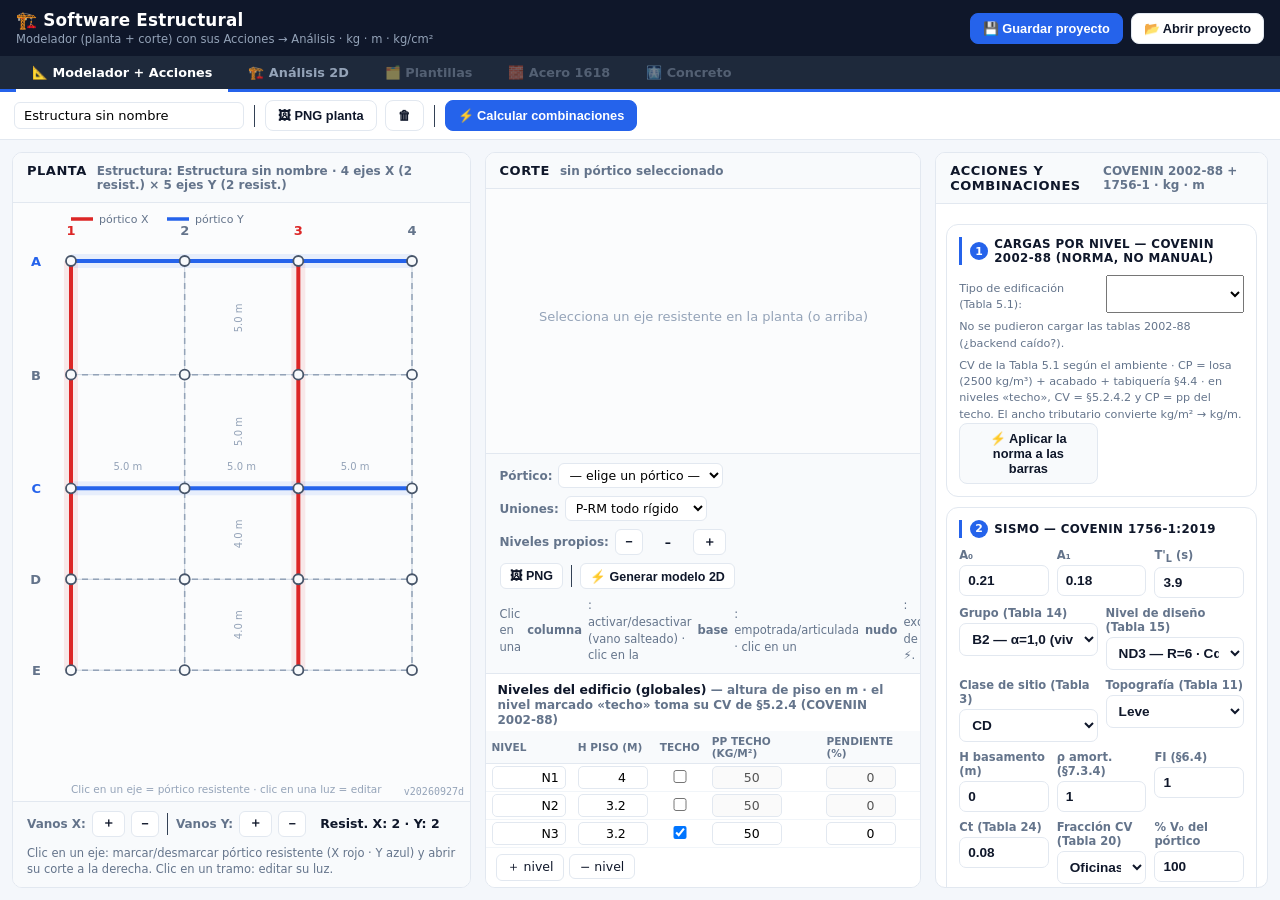
==== commit 57861cf9: "Fix gestoUnico: era privado del módulo Planta y el Corte lo necesita Al clicar el corte: «ReferenceE" ====
--- a/analisis-2d/frontend/index.html
+++ b/analisis-2d/frontend/index.html
@@ -5,8 +5,8 @@
   <meta http-equiv="Cache-Control" content="no-cache">
   <meta name="viewport" content="width=device-width, initial-scale=1.0">
   <title>Software Estructural · Modelador · Acciones · Análisis 2D</title>
-  <link rel="stylesheet" href="css/styles.css?v=20260927c">
-  <link rel="stylesheet" href="css/modelador.css?v=20260927c">
+  <link rel="stylesheet" href="css/styles.css?v=20260927d">
+  <link rel="stylesheet" href="css/modelador.css?v=20260927d">
   <script>
   /* diagnóstico global: cualquier error JS (incl. SyntaxError de navegadores
      viejos) muestra un banner rojo — ES5, corre antes que todos los módulos */
@@ -502,14 +502,14 @@
 </main>
 </section>
 
-<script src="js/proyecto.js?v=20260927c"></script>
-<script src="js/pestanas.js?v=20260927c"></script>
-<script src="js/perfiles.js?v=20260927c"></script>
-<script src="js/estado.js?v=20260927c"></script>
-<script src="js/api.js?v=20260927c"></script>
-<script src="js/canvas.js?v=20260927c"></script>
-<script src="js/app.js?v=20260927c"></script>
-<script src="js/acciones.js?v=20260927c"></script>
-<script src="js/modelador.js?v=20260927c"></script>
+<script src="js/proyecto.js?v=20260927d"></script>
+<script src="js/pestanas.js?v=20260927d"></script>
+<script src="js/perfiles.js?v=20260927d"></script>
+<script src="js/estado.js?v=20260927d"></script>
+<script src="js/api.js?v=20260927d"></script>
+<script src="js/canvas.js?v=20260927d"></script>
+<script src="js/app.js?v=20260927d"></script>
+<script src="js/acciones.js?v=20260927d"></script>
+<script src="js/modelador.js?v=20260927d"></script>
 </body>
 </html>
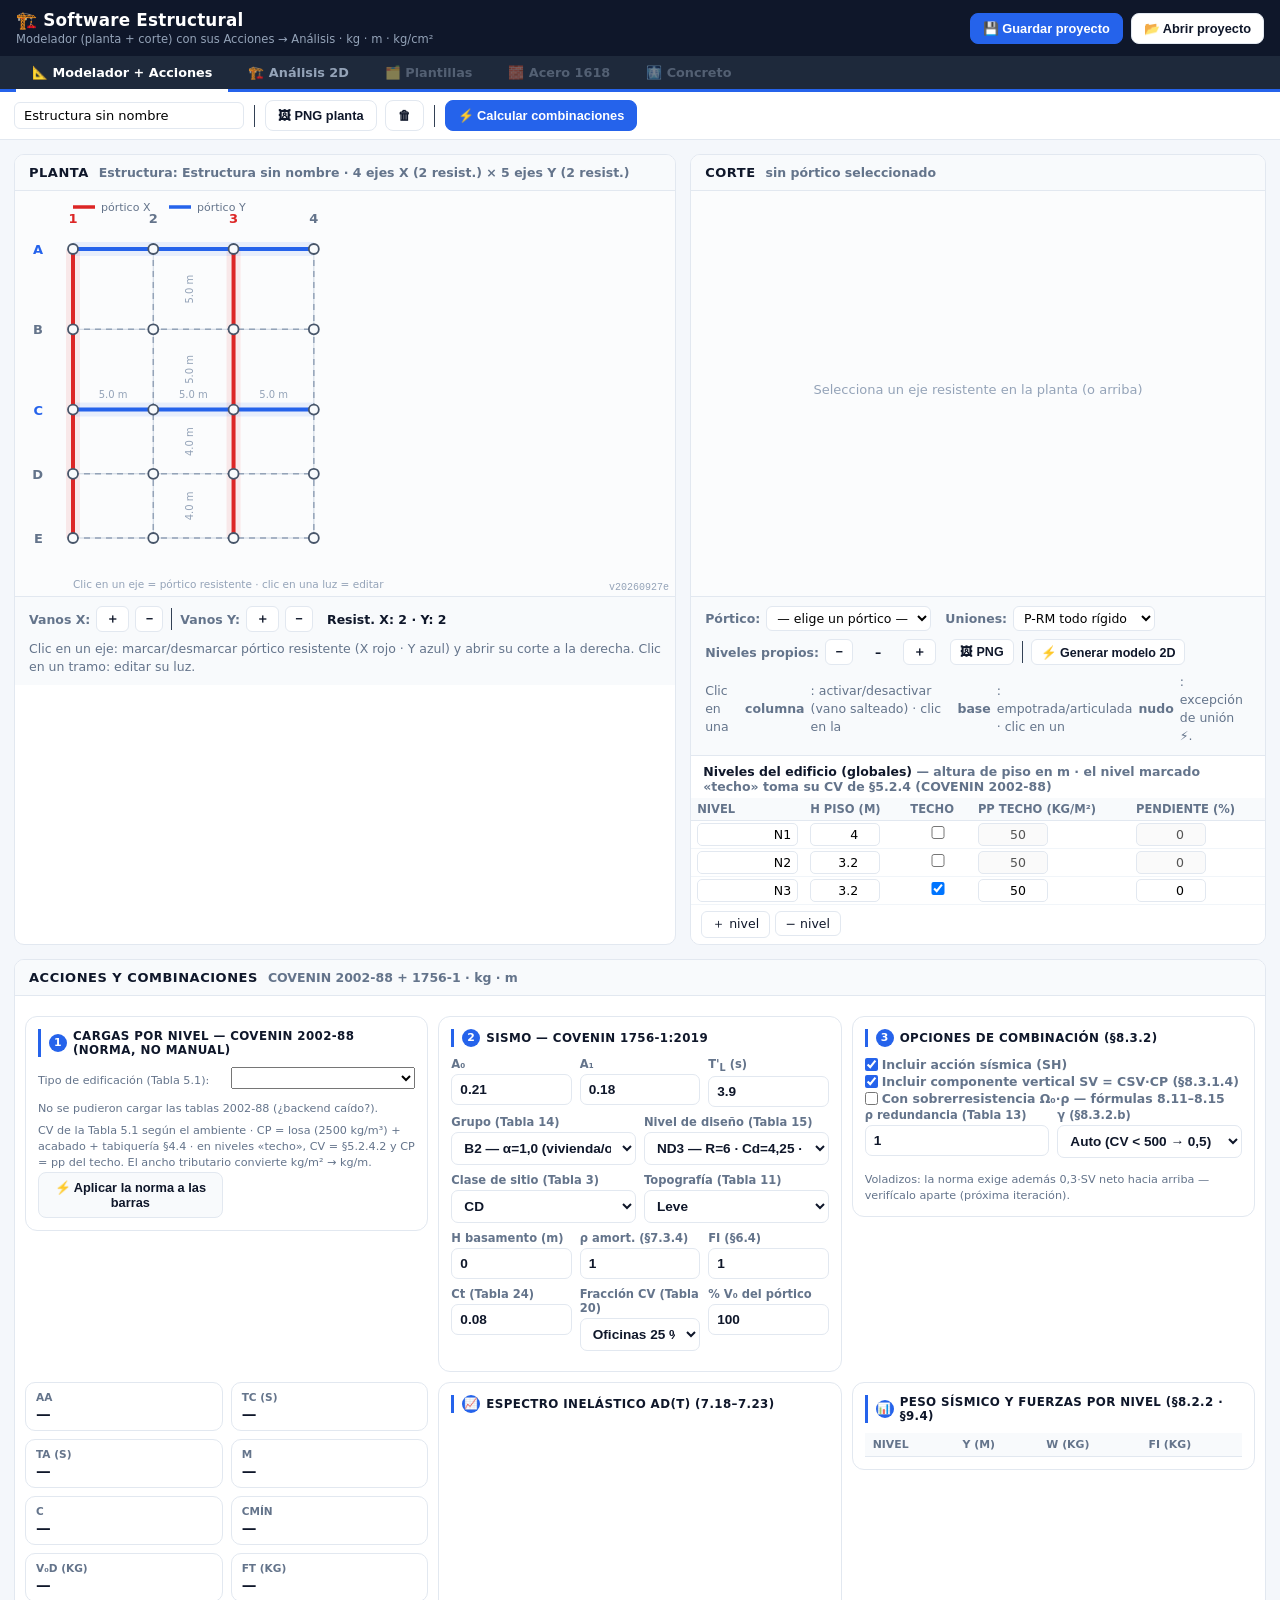
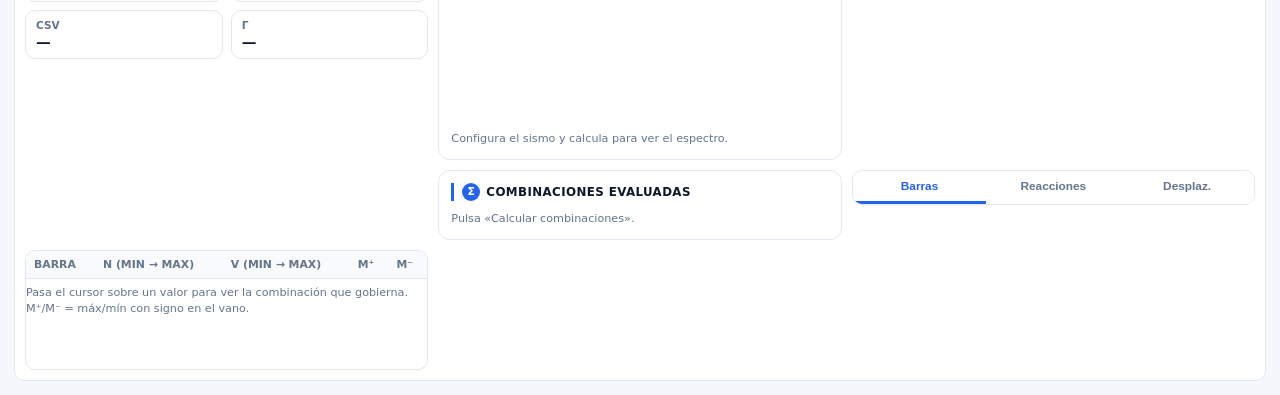
==== commit 122e9237: "Layout para pantallas angostas (1024×600 con escalado): apilado por niveles Diseño por niveles según" ====
--- a/analisis-2d/frontend/index.html
+++ b/analisis-2d/frontend/index.html
@@ -5,8 +5,8 @@
   <meta http-equiv="Cache-Control" content="no-cache">
   <meta name="viewport" content="width=device-width, initial-scale=1.0">
   <title>Software Estructural · Modelador · Acciones · Análisis 2D</title>
-  <link rel="stylesheet" href="css/styles.css?v=20260927d">
-  <link rel="stylesheet" href="css/modelador.css?v=20260927d">
+  <link rel="stylesheet" href="css/styles.css?v=20260927e">
+  <link rel="stylesheet" href="css/modelador.css?v=20260927e">
   <script>
   /* diagnóstico global: cualquier error JS (incl. SyntaxError de navegadores
      viejos) muestra un banner rojo — ES5, corre antes que todos los módulos */
@@ -502,14 +502,14 @@
 </main>
 </section>
 
-<script src="js/proyecto.js?v=20260927d"></script>
-<script src="js/pestanas.js?v=20260927d"></script>
-<script src="js/perfiles.js?v=20260927d"></script>
-<script src="js/estado.js?v=20260927d"></script>
-<script src="js/api.js?v=20260927d"></script>
-<script src="js/canvas.js?v=20260927d"></script>
-<script src="js/app.js?v=20260927d"></script>
-<script src="js/acciones.js?v=20260927d"></script>
-<script src="js/modelador.js?v=20260927d"></script>
+<script src="js/proyecto.js?v=20260927e"></script>
+<script src="js/pestanas.js?v=20260927e"></script>
+<script src="js/perfiles.js?v=20260927e"></script>
+<script src="js/estado.js?v=20260927e"></script>
+<script src="js/api.js?v=20260927e"></script>
+<script src="js/canvas.js?v=20260927e"></script>
+<script src="js/app.js?v=20260927e"></script>
+<script src="js/acciones.js?v=20260927e"></script>
+<script src="js/modelador.js?v=20260927e"></script>
 </body>
 </html>
--- a/analisis-2d/frontend/css/styles.css
+++ b/analisis-2d/frontend/css/styles.css
@@ -335,7 +335,7 @@
 
 .tabla-compacta table { width: 100%; border-collapse: collapse; font-size: .78rem; }
 .tabla-compacta th {
-  text-align: left; font-size: .66rem; text-transform: uppercase;
+  text-align: left; font-size: .72rem; text-transform: uppercase;
   color: var(--texto2); padding: 4px 6px; border-bottom: 1px solid var(--borde);
 }
 .tabla-compacta td { padding: 2px 6px; border-bottom: 1px solid #f1f5f9; }
--- a/analisis-2d/frontend/css/modelador.css
+++ b/analisis-2d/frontend/css/modelador.css
@@ -6,16 +6,16 @@
 
 .modelador-layout {
   display: grid;
-  grid-template-columns: minmax(340px, 1.15fr) minmax(320px, 1fr);
+  grid-template-columns: 1fr;   /* apilado: PLANTA → CORTE → ACCIONES */
   gap: 14px;
   padding: 14px;
-  height: calc(100vh - 118px);
-  min-height: 460px;
-}
-
-@media (max-width: 900px) {
-  .modelador-layout { grid-template-columns: 1fr; height: auto; }
-}
+}
+.modelador-layout > * { min-width: 0; }   /* anti-desborde del grid */
+
+/* lienzos de altura estable en cualquier resolución (fallback fijo para
+   navegadores sin clamp) */
+#vista-modelador .lienzo-wrap { height: 320px; flex: none; }
+#vista-modelador .lienzo-wrap { height: clamp(300px, 45vh, 560px); }
 
 .panel {
   display: flex;
@@ -36,7 +36,7 @@
   background: #f8fafc;
 }
 .panel-cabecera b { font-size: 13px; letter-spacing: .04em; }
-.panel-cabecera .mini-rotulo { color: var(--texto2); font-size: 12px; }
+.panel-cabecera .mini-rotulo { color: var(--texto2); font-size: 12.5px; }
 
 .lienzo-wrap {
   flex: 1;
@@ -62,7 +62,7 @@
 }
 .panel-controles .ayuda {
   color: var(--texto2);
-  font-size: 11.5px;
+  font-size: 12.5px;
   line-height: 1.45;
   flex-basis: 100%;
 }
@@ -89,7 +89,7 @@
 #lbl-np { min-width: 38px; text-align: center; font-size: 12.5px; }
 .panel-controles button:hover { border-color: var(--azul); color: var(--azul); }
 
-.mini-rotulo { color: var(--texto2); font-size: 12px; }
+.mini-rotulo { color: var(--texto2); font-size: 12.5px; }
 
 .conteo-resistentes {
   font-size: 12.5px;
@@ -98,7 +98,7 @@
 }
 
 .aviso-rho {
-  font-size: 11.5px;
+  font-size: 12.5px;
   font-weight: 700;
   color: #92400e;
   background: #fef3c7;
@@ -158,18 +158,7 @@
 /* ================================================================
    Pestaña única «Modelador + Acciones»: planta | corte | acciones
    ================================================================ */
-#vista-modelador .modelador-layout {
-  height: auto;
-  flex: 1;
-  min-height: 0;
-  padding: 12px;
-  grid-template-columns: minmax(320px, 1.05fr) minmax(280px, 1fr)
-                         minmax(330px, 26vw);
-}
-#vista-modelador .panel { min-height: 0; }
-#vista-modelador .lienzo-wrap { min-height: 200px; }
-
-/* columna de Acciones: apilada y con scroll propio */
+/* columna de Acciones: tarjetas apiladas con scroll propio */
 .dock-acciones { overflow: hidden; }
 .dock-cuerpo {
   overflow-y: auto;
@@ -180,16 +169,33 @@
 }
 .dock-cuerpo .card { margin: 0; }
 
-@media (max-width: 1200px) {
+/* las tablas del dock se desplazan DENTRO de su tarjeta, nunca
+   empujan el ancho de la columna */
+.dock-cuerpo .tabla-compacta { overflow-x: auto; }
+
+/* ≥1100px: PLANTA | CORTE lado a lado, ACCIONES abajo a lo ancho */
+@media (min-width: 1100px) {
   #vista-modelador .modelador-layout {
-    grid-template-columns: 1fr 1fr;
-    grid-template-rows: minmax(380px, 55vh) auto;
-    overflow-y: auto;
-  }
-  #vista-modelador .dock-acciones { grid-column: 1 / 3; }
-  .dock-cuerpo { max-height: 60vh; }
-}
-@media (max-width: 900px) {
-  #vista-modelador .modelador-layout { grid-template-columns: 1fr; }
-  #vista-modelador .dock-acciones { grid-column: 1; }
-}
+    grid-template-columns: 1.15fr 1fr;
+  }
+  #vista-modelador .dock-acciones { grid-column: 1 / -1; }
+  .dock-cuerpo {
+    display: grid;
+    grid-template-columns: repeat(auto-fit, minmax(340px, 1fr));
+    align-items: start;
+  }
+}
+
+/* ≥1600px: 3 columnas con el dock lateral (pantallas grandes) */
+@media (min-width: 1600px) {
+  #vista-modelador .modelador-layout {
+    grid-template-columns: minmax(340px, 1.05fr) minmax(300px, 1fr)
+                           minmax(330px, 24vw);
+  }
+  #vista-modelador .dock-acciones { grid-column: auto; align-self: start; }
+  .dock-cuerpo {
+    display: flex;
+    flex-direction: column;
+    max-height: 72vh;
+  }
+}
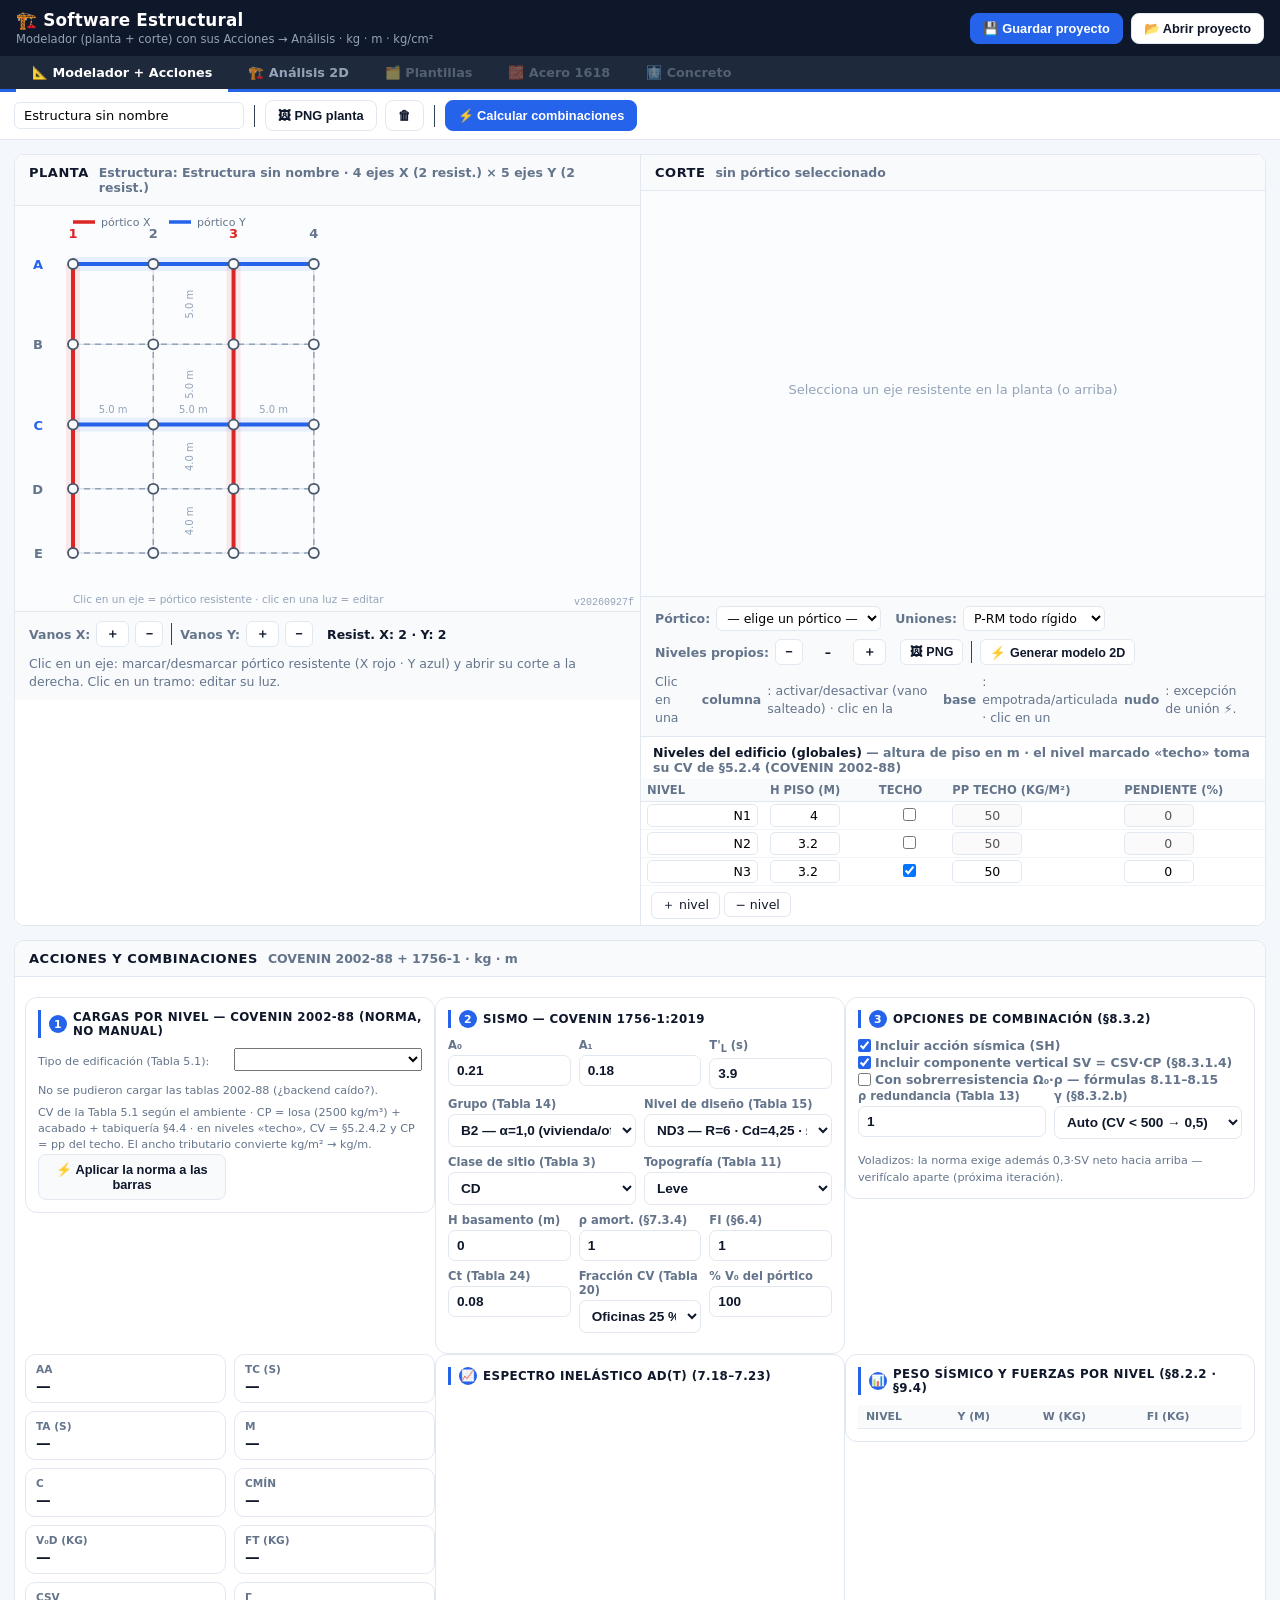
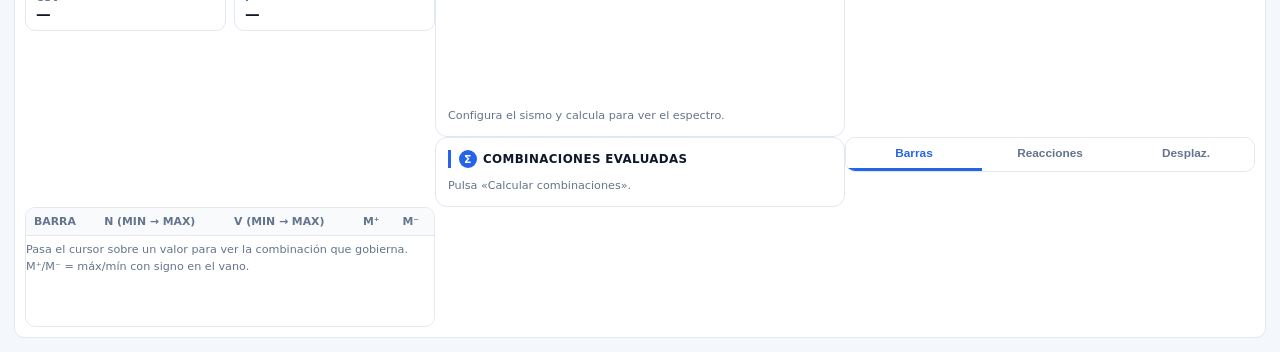
==== commit a03647dd: "Layout definitivo: cuadro dividido PLANTA|CORTE arriba, todo lo demás hacia abajo Pedido explícito d" ====
--- a/analisis-2d/frontend/index.html
+++ b/analisis-2d/frontend/index.html
@@ -5,8 +5,8 @@
   <meta http-equiv="Cache-Control" content="no-cache">
   <meta name="viewport" content="width=device-width, initial-scale=1.0">
   <title>Software Estructural · Modelador · Acciones · Análisis 2D</title>
-  <link rel="stylesheet" href="css/styles.css?v=20260927e">
-  <link rel="stylesheet" href="css/modelador.css?v=20260927e">
+  <link rel="stylesheet" href="css/styles.css?v=20260927f">
+  <link rel="stylesheet" href="css/modelador.css?v=20260927f">
   <script>
   /* diagnóstico global: cualquier error JS (incl. SyntaxError de navegadores
      viejos) muestra un banner rojo — ES5, corre antes que todos los módulos */
@@ -52,6 +52,8 @@
     <button id="btn-calcular" class="primario" title="Combinaciones COVENIN 1756-1 con las cargas del proyecto">⚡ Calcular combinaciones</button></div>
 <div class="modelador-layout">
 
+  <!-- cuadro dividido: PLANTA | CORTE en una sola tarjeta -->
+  <div class="par-lienzos">
   <!-- ══════════ IZQUIERDA: PLANTA ══════════ -->
   <section class="panel panel-planta">
     <div class="panel-cabecera">
@@ -137,6 +139,7 @@
       </div>
     </div>
   </section>
+  </div><!-- /.par-lienzos -->
 
 
   <aside class="panel dock-acciones">
@@ -502,14 +505,14 @@
 </main>
 </section>
 
-<script src="js/proyecto.js?v=20260927e"></script>
-<script src="js/pestanas.js?v=20260927e"></script>
-<script src="js/perfiles.js?v=20260927e"></script>
-<script src="js/estado.js?v=20260927e"></script>
-<script src="js/api.js?v=20260927e"></script>
-<script src="js/canvas.js?v=20260927e"></script>
-<script src="js/app.js?v=20260927e"></script>
-<script src="js/acciones.js?v=20260927e"></script>
-<script src="js/modelador.js?v=20260927e"></script>
+<script src="js/proyecto.js?v=20260927f"></script>
+<script src="js/pestanas.js?v=20260927f"></script>
+<script src="js/perfiles.js?v=20260927f"></script>
+<script src="js/estado.js?v=20260927f"></script>
+<script src="js/api.js?v=20260927f"></script>
+<script src="js/canvas.js?v=20260927f"></script>
+<script src="js/app.js?v=20260927f"></script>
+<script src="js/acciones.js?v=20260927f"></script>
+<script src="js/modelador.js?v=20260927f"></script>
 </body>
 </html>
--- a/analisis-2d/frontend/css/modelador.css
+++ b/analisis-2d/frontend/css/modelador.css
@@ -158,44 +158,36 @@
 /* ================================================================
    Pestaña única «Modelador + Acciones»: planta | corte | acciones
    ================================================================ */
-/* columna de Acciones: tarjetas apiladas con scroll propio */
+/* ═══ cuadro dividido: PLANTA | CORTE comparten una sola tarjeta ═══ */
+.par-lienzos {
+  display: grid;
+  grid-template-columns: 1fr 1fr;
+  border: 1px solid var(--borde);
+  border-radius: 10px;
+  overflow: hidden;
+  background: var(--tarjeta);
+}
+.par-lienzos .panel { border: none; border-radius: 0; min-width: 0; }
+.par-lienzos .panel + .panel { border-left: 1px solid var(--borde); }
+@media (max-width: 560px) {
+  .par-lienzos { grid-template-columns: 1fr; }
+  .par-lienzos .panel + .panel { border-left: none; border-top: 1px solid var(--borde); }
+}
+
+/* columna de Acciones: tarjetas con scroll propio; va SIEMPRE debajo
+   del cuadro, a lo ancho, y sus tarjetas se reacomodan solas (1, 2, 3
+   por fila) sin empujar nada */
 .dock-acciones { overflow: hidden; }
 .dock-cuerpo {
   overflow-y: auto;
   padding: 10px;
-  display: flex;
-  flex-direction: column;
-  gap: 10px;
+  display: grid;
+  grid-template-columns: repeat(auto-fit, minmax(340px, 1fr));
+  align-items: start;
 }
 .dock-cuerpo .card { margin: 0; }
+
 
 /* las tablas del dock se desplazan DENTRO de su tarjeta, nunca
    empujan el ancho de la columna */
 .dock-cuerpo .tabla-compacta { overflow-x: auto; }
-
-/* ≥1100px: PLANTA | CORTE lado a lado, ACCIONES abajo a lo ancho */
-@media (min-width: 1100px) {
-  #vista-modelador .modelador-layout {
-    grid-template-columns: 1.15fr 1fr;
-  }
-  #vista-modelador .dock-acciones { grid-column: 1 / -1; }
-  .dock-cuerpo {
-    display: grid;
-    grid-template-columns: repeat(auto-fit, minmax(340px, 1fr));
-    align-items: start;
-  }
-}
-
-/* ≥1600px: 3 columnas con el dock lateral (pantallas grandes) */
-@media (min-width: 1600px) {
-  #vista-modelador .modelador-layout {
-    grid-template-columns: minmax(340px, 1.05fr) minmax(300px, 1fr)
-                           minmax(330px, 24vw);
-  }
-  #vista-modelador .dock-acciones { grid-column: auto; align-self: start; }
-  .dock-cuerpo {
-    display: flex;
-    flex-direction: column;
-    max-height: 72vh;
-  }
-}
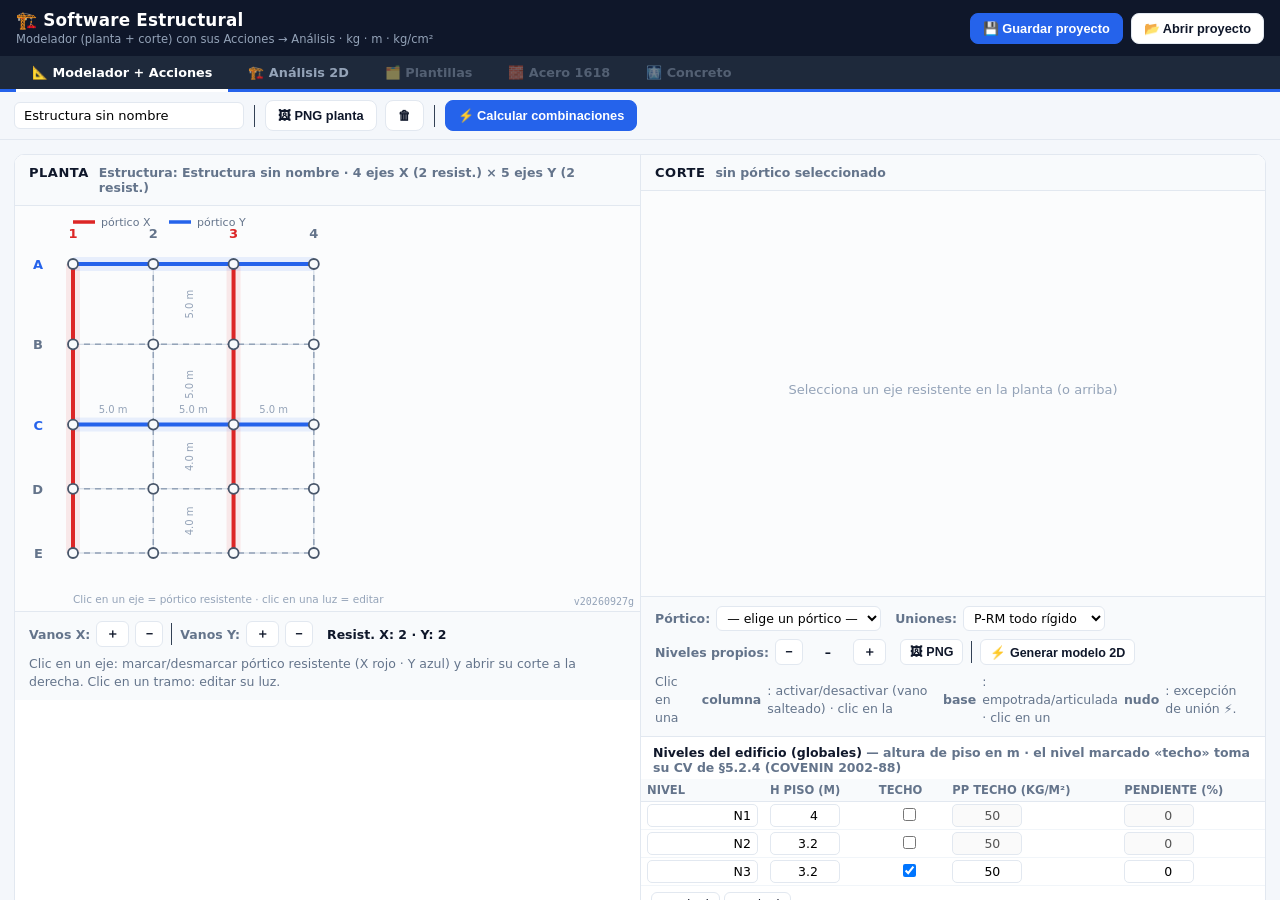
==== commit 8979ef45: "Scroll vertical restaurado: la vista activa baja hasta Acciones El body es un shell fijo (100vh + ov" ====
--- a/analisis-2d/frontend/index.html
+++ b/analisis-2d/frontend/index.html
@@ -5,8 +5,8 @@
   <meta http-equiv="Cache-Control" content="no-cache">
   <meta name="viewport" content="width=device-width, initial-scale=1.0">
   <title>Software Estructural · Modelador · Acciones · Análisis 2D</title>
-  <link rel="stylesheet" href="css/styles.css?v=20260927f">
-  <link rel="stylesheet" href="css/modelador.css?v=20260927f">
+  <link rel="stylesheet" href="css/styles.css?v=20260927g">
+  <link rel="stylesheet" href="css/modelador.css?v=20260927g">
   <script>
   /* diagnóstico global: cualquier error JS (incl. SyntaxError de navegadores
      viejos) muestra un banner rojo — ES5, corre antes que todos los módulos */
@@ -505,14 +505,14 @@
 </main>
 </section>
 
-<script src="js/proyecto.js?v=20260927f"></script>
-<script src="js/pestanas.js?v=20260927f"></script>
-<script src="js/perfiles.js?v=20260927f"></script>
-<script src="js/estado.js?v=20260927f"></script>
-<script src="js/api.js?v=20260927f"></script>
-<script src="js/canvas.js?v=20260927f"></script>
-<script src="js/app.js?v=20260927f"></script>
-<script src="js/acciones.js?v=20260927f"></script>
-<script src="js/modelador.js?v=20260927f"></script>
+<script src="js/proyecto.js?v=20260927g"></script>
+<script src="js/pestanas.js?v=20260927g"></script>
+<script src="js/perfiles.js?v=20260927g"></script>
+<script src="js/estado.js?v=20260927g"></script>
+<script src="js/api.js?v=20260927g"></script>
+<script src="js/canvas.js?v=20260927g"></script>
+<script src="js/app.js?v=20260927g"></script>
+<script src="js/acciones.js?v=20260927g"></script>
+<script src="js/modelador.js?v=20260927g"></script>
 </body>
 </html>
--- a/analisis-2d/frontend/css/styles.css
+++ b/analisis-2d/frontend/css/styles.css
@@ -27,7 +27,8 @@
   display: flex;
   flex-direction: column;
   height: 100vh;
-  overflow: hidden;
+  overflow-x: hidden;
+  overflow-y: auto;   /* si el contenido crece, la página baja */
   font-size: 14px;
 }
 
@@ -408,7 +409,7 @@
   min-height: 0;
   flex-direction: column;
 }
-.vista.activa { display: flex; }
+.vista.activa { display: flex; overflow-y: auto; }
 .vista main { flex: 1; min-height: 0; }
 
 .barra-seccion {
--- a/analisis-2d/frontend/css/modelador.css
+++ b/analisis-2d/frontend/css/modelador.css
@@ -3,6 +3,14 @@
    Estética del resto de la app: fondo claro, tarjetas blancas,
    acento azul #2563eb · pórticos X rojo · pórticos Y azul.
    ================================================================ */
+
+/* la barra de herramientas queda fija mientras la vista baja a Acciones */
+#vista-modelador .barra-seccion {
+  position: sticky;
+  top: 0;
+  z-index: 5;
+  background: var(--bg);
+}
 
 .modelador-layout {
   display: grid;
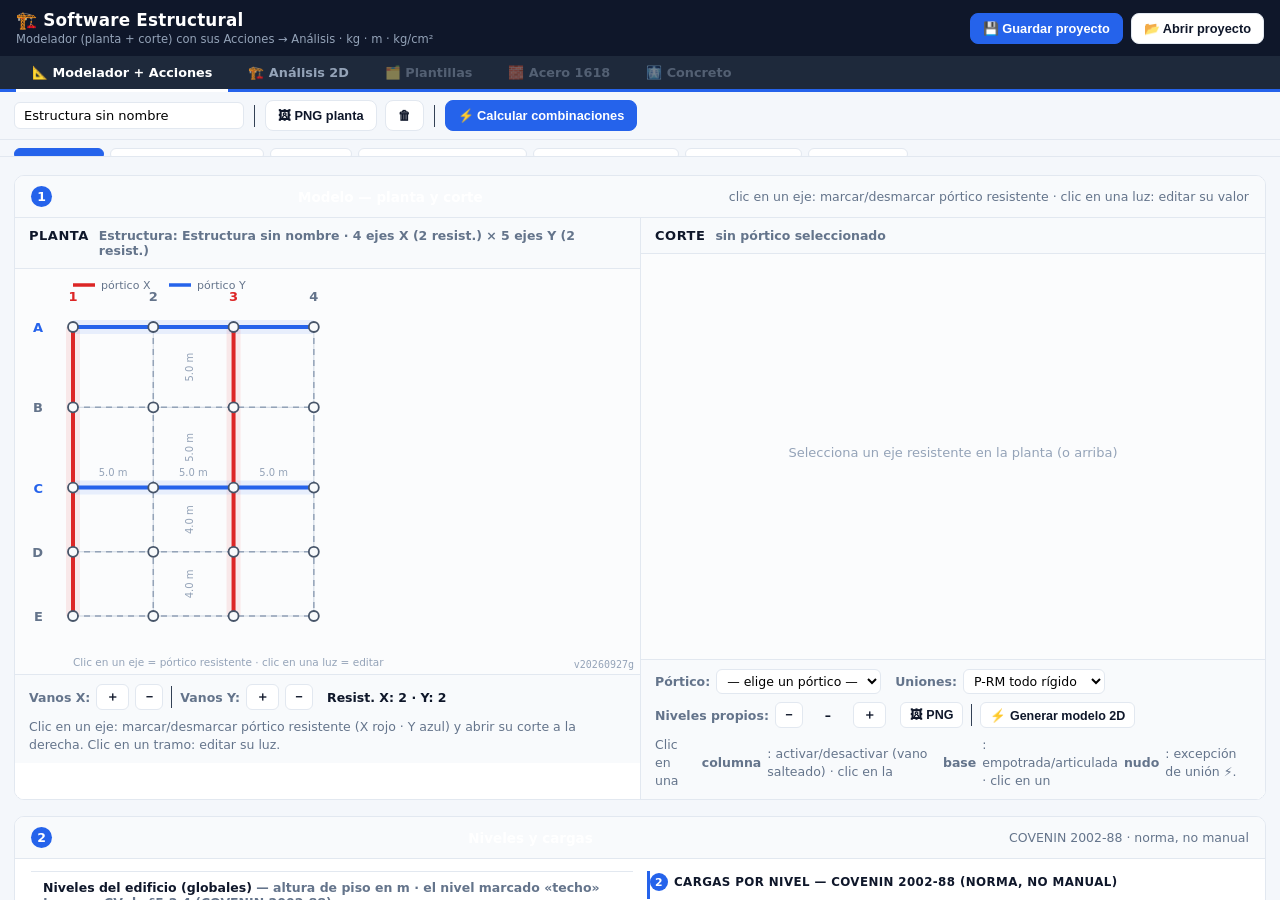
==== commit 934f04d4: "Página de cálculo: secciones numeradas full-width + chips-índice (rediseño uniforme) Decisión del us" ====
--- a/analisis-2d/frontend/index.html
+++ b/analisis-2d/frontend/index.html
@@ -5,8 +5,8 @@
   <meta http-equiv="Cache-Control" content="no-cache">
   <meta name="viewport" content="width=device-width, initial-scale=1.0">
   <title>Software Estructural · Modelador · Acciones · Análisis 2D</title>
-  <link rel="stylesheet" href="css/styles.css?v=20260927g">
-  <link rel="stylesheet" href="css/modelador.css?v=20260927g">
+  <link rel="stylesheet" href="css/styles.css?v=20260927i">
+  <link rel="stylesheet" href="css/modelador.css?v=20260927i">
   <script>
   /* diagnóstico global: cualquier error JS (incl. SyntaxError de navegadores
      viejos) muestra un banner rojo — ES5, corre antes que todos los módulos */
@@ -46,14 +46,27 @@
 </nav>
 
 <!-- ═══════════ VISTA 1 · MODELADOR ═══════════ -->
+
 <section id="vista-modelador" class="vista">
 <div class="barra-seccion"><input id="inp-titulo" type="text" value="Estructura sin nombre" title="Nombre de la estructura" spellcheck="false"><span class="sep"></span><button id="btn-png-planta" title="Exportar planta a PNG (memoria de cálculo)">🖼 PNG planta</button><button id="btn-limpiar-modelador" title="Borrar todo el modelador">🗑</button>
     <span class="sep"></span>
     <button id="btn-calcular" class="primario" title="Combinaciones COVENIN 1756-1 con las cargas del proyecto">⚡ Calcular combinaciones</button></div>
-<div class="modelador-layout">
-
-  <!-- cuadro dividido: PLANTA | CORTE en una sola tarjeta -->
-  <div class="par-lienzos">
+
+<nav class="indice-secciones" id="indice-secciones">
+  <a href="#sec-modelo" class="activo">① Modelo</a>
+  <a href="#sec-cargas">② Niveles y cargas</a>
+  <a href="#sec-sismo">③ Sismo</a>
+  <a href="#sec-espectro">④ Espectro y fuerzas</a>
+  <a href="#sec-combos">⑤ Combinaciones</a>
+  <a href="#sec-envolvente">⑥ Envolvente</a>
+  <a href="#sec-memoria">⑦ Memoria</a>
+</nav>
+
+<div class="pagina-modelador">
+
+  <section class="sec" id="sec-modelo">
+    <header class="sec-tit"><span class="sec-num">1</span><b>Modelo — planta y corte</b><span class="sec-sub">clic en un eje: marcar/desmarcar pórtico resistente · clic en una luz: editar su valor</span></header>
+<div class="par-lienzos">
   <!-- ══════════ IZQUIERDA: PLANTA ══════════ -->
   <section class="panel panel-planta">
     <div class="panel-cabecera">
@@ -128,7 +141,15 @@
         <b>nudo</b>: excepción de unión ⚡.
       </div>
     </div>
-    <div class="subpanel">
+  </section>
+  </div><!-- /.par-lienzos -->
+  </section>
+
+  <section class="sec" id="sec-cargas">
+    <header class="sec-tit"><span class="sec-num">2</span><b>Niveles y cargas</b><span class="sec-sub">COVENIN 2002-88 · norma, no manual</span></header>
+    <div class="sec-cuerpo">
+    <div class="duo duo-iguales">
+<div class="subpanel">
       <div class="subpanel-titulo">Niveles del edificio (globales)
         <span class="mini-rotulo">— altura de piso en m · el nivel marcado
         «techo» toma su CV de §5.2.4 (COVENIN 2002-88)</span></div>
@@ -138,34 +159,31 @@
         <button id="btn-menos-nivel" title="Quitar el nivel más alto">− nivel</button>
       </div>
     </div>
-  </section>
-  </div><!-- /.par-lienzos -->
-
-
-  <aside class="panel dock-acciones">
-      <div class="panel-cabecera"><b>ACCIONES Y COMBINACIONES</b>
-        <span class="mini-rotulo">COVENIN 2002-88 + 1756-1 · kg · m</span></div>
-      <div class="dock-cuerpo">
-
-
-    <div class="card">
-      <h2><span class="num">1</span> Cargas por nivel — COVENIN 2002-88 (norma, no manual)</h2>
-      <div id="banner-modelador" class="aviso-modelador oculto"></div>
-      <div class="fila-2" style="margin-bottom:6px">
-        <label class="mini">Tipo de edificación (Tabla 5.1):</label>
-        <select id="sel-tipo-2002" style="width:100%"></select>
-      </div>
-      <div class="tabla-compacta" id="tabla-cargas-nivel"></div>
-      <p class="mini" id="ayuda-2002" style="margin-top:6px">
-        CV de la Tabla 5.1 según el ambiente · CP = losa (2500 kg/m³) +
-        acabado + tabiquería §4.4 · en niveles «techo», CV = §5.2.4.2 y
-        CP = pp del techo. El ancho tributario convierte kg/m² → kg/m.</p>
-      <div class="fila-2">
-        <button class="suave" id="btn-aplicar-niveles"
-                title="Escribe en las vigas de cada nivel q = (CP+CV)·ancho, según la norma">⚡ Aplicar la norma a las barras</button>
-      </div>
-    </div>
-
+
+      <div class="card" style="flex:1">
+        <h2><span class="num">2</span> Cargas por nivel — COVENIN 2002-88 (norma, no manual)</h2>
+        <div id="banner-modelador" class="aviso-modelador oculto"></div>
+        <div class="fila-2" style="margin-bottom:6px">
+          <label class="mini">Tipo de edificación (Tabla 5.1):</label>
+          <select id="sel-tipo-2002" style="width:100%"></select>
+        </div>
+        <div class="tabla-compacta" id="tabla-cargas-nivel"></div>
+        <p class="mini" id="ayuda-2002" style="margin-top:6px">
+          CV de la Tabla 5.1 según el ambiente · CP = losa (2500 kg/m³) +
+          acabado + tabiquería §4.4 · en niveles «techo», CV = §5.2.4.2 y
+          CP = pp del techo. El ancho tributario convierte kg/m² → kg/m.</p>
+        <div class="fila-2">
+          <button class="suave" id="btn-aplicar-niveles"
+                  title="Escribe en las vigas de cada nivel q = (CP+CV)·ancho, según la norma">⚡ Aplicar la norma a las barras</button>
+        </div>
+      </div>
+    </div>
+    </div>
+  </section>
+
+  <section class="sec" id="sec-sismo">
+    <header class="sec-tit"><span class="sec-num">3</span><b>Sismo</b><span class="sec-sub">COVENIN 1756-1:2019 · parámetros y resultados en vivo</span></header>
+    <div class="sec-cuerpo">
     <div class="card">
       <h2><span class="num">2</span> Sismo — COVENIN 1756-1:2019</h2>
       <div class="fila-3">
@@ -223,24 +241,6 @@
       </div>
     </div>
 
-    <div class="card">
-      <h2><span class="num">3</span> Opciones de combinación (§8.3.2)</h2>
-      <label class="check"><input type="checkbox" id="o-sismo" checked> Incluir acción sísmica (SH)</label>
-      <label class="check"><input type="checkbox" id="o-sv" checked> Incluir componente vertical SV = CSV·CP (§8.3.1.4)</label>
-      <label class="check"><input type="checkbox" id="o-omega"> Con sobrerresistencia Ω₀·ρ — fórmulas 8.11–8.15</label>
-      <div class="fila-2">
-        <label class="campo">ρ redundancia (Tabla 13)<input type="number" id="o-rhoR" step="0.1" min="1" value="1.0"></label>
-        <label class="campo">γ (§8.3.2.b)
-          <select id="o-gamma">
-            <option value="auto" selected>Auto (CV &lt; 500 → 0,5)</option>
-            <option value="0.5">Forzar 0,5</option>
-            <option value="1">Forzar 1,0</option>
-          </select></label>
-      </div>
-      <div class="mini">Voladizos: la norma exige además 0,3·SV neto hacia arriba — verifícalo aparte (próxima iteración).</div>
-    </div>
-
-  
     <div class="kpis" id="kpis-sismo">
       <div class="kpi"><span class="kpi-rotulo">AA</span><span class="kpi-valor" id="k-AA">—</span></div>
       <div class="kpi"><span class="kpi-rotulo">TC (s)</span><span class="kpi-valor" id="k-TC">—</span></div>
@@ -254,34 +254,67 @@
       <div class="kpi"><span class="kpi-rotulo">γ</span><span class="kpi-valor" id="k-gamma">—</span></div>
     </div>
 
-    <div class="card">
-      <h2><span class="num">📈</span> Espectro inelástico Ad(T) (7.18–7.23)</h2>
-      <canvas id="espectro" height="240"></canvas>
-      <div class="mini" id="espectro-nota">Configura el sismo y calcula para ver el espectro.</div>
-    </div>
-
-    <div class="card">
-      <h2><span class="num">📊</span> Peso sísmico y fuerzas por nivel (§8.2.2 · §9.4)</h2>
-      <table class="tabla-datos" id="tabla-niveles">
-        <thead><tr><th>Nivel</th><th>y (m)</th><th>W (kg)</th><th>Fi (kg)</th></tr></thead>
-        <tbody></tbody>
-      </table>
-    </div>
-
     <div class="caja-error oculto" id="acc-caja-error"><b>No se pudo calcular</b><div id="acc-texto-error"></div></div>
     <div class="mini" id="lbl-tiempo"></div>
-  
-    <div class="card">
-      <h2><span class="num">Σ</span> Combinaciones evaluadas</h2>
-      <div class="mini" id="lista-combos">Pulsa «Calcular combinaciones».</div>
-    </div>
-
+    </div>
+  </section>
+
+  <section class="sec" id="sec-espectro">
+    <header class="sec-tit"><span class="sec-num">4</span><b>Espectro y fuerzas por nivel</b><span class="sec-sub">Ad(T) §7 · W y Fi §8.2.2–§9.4</span></header>
+    <div class="sec-cuerpo">
+    <div class="duo">
+      <div class="card">
+        <h2><span class="num">📈</span> Espectro inelástico Ad(T) (7.18–7.23)</h2>
+        <canvas id="espectro" height="240"></canvas>
+        <div class="mini" id="espectro-nota">Configura el sismo y calcula para ver el espectro.</div>
+      </div>
+      <div class="card">
+        <h2><span class="num">📊</span> Peso sísmico y fuerzas por nivel (§8.2.2 · §9.4)</h2>
+        <table class="tabla-datos" id="tabla-niveles">
+          <thead><tr><th>Nivel</th><th>y (m)</th><th>W (kg)</th><th>Fi (kg)</th></tr></thead>
+          <tbody></tbody>
+        </table>
+      </div>
+    </div>
+    </div>
+  </section>
+
+  <section class="sec" id="sec-combos">
+    <header class="sec-tit"><span class="sec-num">5</span><b>Opciones y combinaciones</b><span class="sec-sub">§8.3.2</span></header>
+    <div class="sec-cuerpo">
+    <div class="duo duo-iguales">
+      <div class="card">
+        <h2><span class="num">3</span> Opciones de combinación (§8.3.2)</h2>
+        <label class="check"><input type="checkbox" id="o-sismo" checked> Incluir acción sísmica (SH)</label>
+        <label class="check"><input type="checkbox" id="o-sv" checked> Incluir componente vertical SV = CSV·CP (§8.3.1.4)</label>
+        <label class="check"><input type="checkbox" id="o-omega"> Con sobrerresistencia Ω₀·ρ — fórmulas 8.11–8.15</label>
+        <div class="fila-2">
+          <label class="campo">ρ redundancia (Tabla 13)<input type="number" id="o-rhoR" step="0.1" min="1" value="1.0"></label>
+          <label class="campo">γ (§8.3.2.b)
+            <select id="o-gamma">
+              <option value="auto" selected>Auto (CV &lt; 500 → 0,5)</option>
+              <option value="0.5">Forzar 0,5</option>
+              <option value="1">Forzar 1,0</option>
+            </select></label>
+        </div>
+        <div class="mini">Voladizos: la norma exige además 0,3·SV neto hacia arriba — verifícalo aparte (próxima iteración).</div>
+      </div>
+      <div class="card">
+        <h2><span class="num">Σ</span> Combinaciones evaluadas</h2>
+        <div class="mini" id="lista-combos">Pulsa «Calcular combinaciones».</div>
+      </div>
+    </div>
+    </div>
+  </section>
+
+  <section class="sec" id="sec-envolvente">
+    <header class="sec-tit"><span class="sec-num">6</span><b>Envolvente de resultados</b><span class="sec-sub">peor efecto por barra/apoyo/nudo y la combinación que gobierna</span></header>
+    <div class="sec-cuerpo">
     <div class="tabs" id="tabs-env">
       <button class="tab activo" data-tab="barras">Barras</button>
       <button class="tab" data-tab="reacciones">Reacciones</button>
       <button class="tab" data-tab="nudos">Desplaz.</button>
     </div>
-
     <div class="tabla-wrap" id="tab-env-barras">
       <table id="tabla-env-barras">
         <thead><tr><th>Barra</th><th>N (min → max)</th><th>V (min → max)</th><th>M⁺</th><th>M⁻</th></tr></thead>
@@ -301,9 +334,50 @@
         <tbody></tbody>
       </table>
     </div>
-      </div>
-    </aside></div>
+    </div>
+  </section>
+
+  <section class="sec" id="sec-memoria">
+    <header class="sec-tit"><span class="sec-num">7</span><b>Memoria de cálculo</b><span class="sec-sub">cada valor con su fórmula, sustitución, fuente y porqué</span></header>
+    <div class="sec-cuerpo">
+    <div class="card">
+      <h2><button type="button" class="suave" id="btn-imprimir-memoria" title="Imprimir o guardar la memoria en PDF (en el diálogo del navegador)">🖨 Imprimir la memoria</button></h2>
+      <div id="memoria-cuerpo"><div class="mini">Pulsa «⚡ Calcular combinaciones» y aquí queda la memoria paso a paso: cada valor con su fórmula, los números sustituidos, la referencia de la norma y el porqué.</div></div>
+    </div>
+    </div>
+  </section>
+
+</div><!-- /.pagina-modelador -->
+
+<script>
+/* chips-índice: scroll suave dentro de la vista, con margen para las
+   barras fijas (ES5) */
+(function () {
+  function vincular() {
+    var nav = document.getElementById('indice-secciones');
+    if (!nav || !nav.getElementsByTagName) return;
+    var enlaces = nav.getElementsByTagName('a');
+    for (var i = 0; i < enlaces.length; i++) {
+      enlaces[i].addEventListener('click', function (ev) {
+        if (ev.preventDefault) ev.preventDefault();
+        var destino = document.getElementById(this.getAttribute('href').slice(1));
+        var v = document.getElementById('vista-modelador');
+        if (!destino || !v) return;
+        var top = destino.getBoundingClientRect().top - v.getBoundingClientRect().top;
+        v.scrollTop += top - 94;
+        for (var j2 = 0; j2 < enlaces.length; j2++) enlaces[j2].className = '';
+        this.className = 'activo';
+      });
+    }
+  }
+  if (document.addEventListener) {
+    document.addEventListener('DOMContentLoaded', vincular);
+  }
+})();
+</script>
+
 </section>
+
 
 <!-- ═══════════ VISTA 2 · ACCIONES ═══════════ -->
 
@@ -505,14 +579,15 @@
 </main>
 </section>
 
-<script src="js/proyecto.js?v=20260927g"></script>
-<script src="js/pestanas.js?v=20260927g"></script>
-<script src="js/perfiles.js?v=20260927g"></script>
-<script src="js/estado.js?v=20260927g"></script>
-<script src="js/api.js?v=20260927g"></script>
-<script src="js/canvas.js?v=20260927g"></script>
-<script src="js/app.js?v=20260927g"></script>
-<script src="js/acciones.js?v=20260927g"></script>
-<script src="js/modelador.js?v=20260927g"></script>
+<script src="js/proyecto.js?v=20260927i"></script>
+<script src="js/pestanas.js?v=20260927i"></script>
+<script src="js/perfiles.js?v=20260927i"></script>
+<script src="js/estado.js?v=20260927i"></script>
+<script src="js/api.js?v=20260927i"></script>
+<script src="js/canvas.js?v=20260927i"></script>
+<script src="js/app.js?v=20260927i"></script>
+<script src="js/acciones.js?v=20260927i"></script>
+<script src="js/memoria.js?v=20260927i"></script>
+<script src="js/modelador.js?v=20260927i"></script>
 </body>
 </html>
--- a/analisis-2d/frontend/css/modelador.css
+++ b/analisis-2d/frontend/css/modelador.css
@@ -199,3 +199,166 @@
 /* las tablas del dock se desplazan DENTRO de su tarjeta, nunca
    empujan el ancho de la columna */
 .dock-cuerpo .tabla-compacta { overflow-x: auto; }
+
+/* ═══ modo aprendizaje: ¿por qué? + memoria de cálculo ═══ */
+.btn-porque {
+  display: inline-block;
+  margin-left: 5px;
+  min-width: 18px; height: 18px;
+  border-radius: 50%;
+  border: 1.5px solid var(--azul);
+  color: var(--azul);
+  background: #fff;
+  font-size: 11px;
+  font-weight: 800;
+  line-height: 1;
+  cursor: help;
+  padding: 0;
+  vertical-align: middle;
+}
+.btn-porque:hover { background: var(--azul); color: #fff; }
+.popover-porque {
+  position: absolute;
+  z-index: 1000;
+  max-width: 340px;
+  background: #0f172a;
+  color: #e2e8f0;
+  border-radius: 10px;
+  padding: 10px 12px;
+  font-size: 12.5px;
+  line-height: 1.45;
+  box-shadow: 0 8px 24px rgba(2, 6, 23, .35);
+}
+.popover-porque .mem-f { margin-top: 6px; color: #fff; }
+.popover-porque .mem-pq { color: #cbd5e1; }
+#memoria-cuerpo .mem-sec { margin-bottom: 8px; }
+.mem-sec-tit {
+  width: 100%;
+  text-align: left;
+  background: #eff6ff;
+  border: 1px solid var(--borde);
+  border-radius: 8px;
+  padding: 8px 10px;
+  font-weight: 700;
+  font-size: 12.5px;
+  cursor: pointer;
+  color: var(--texto);
+}
+.mem-sec-tit:hover { border-color: var(--azul); }
+.mem-sec-cuerpo { padding: 4px 2px 8px 8px; }
+.mem-paso {
+  border-left: 3px solid var(--azul);
+  padding: 6px 10px;
+  margin: 8px 0;
+  background: #f8fafc;
+}
+.mem-f { font-family: ui-monospace, monospace; font-weight: 700; }
+.mem-s { font-family: ui-monospace, monospace; color: #334155; font-size: 12.5px; margin-top: 2px; }
+.mem-r { font-weight: 700; color: #1d4ed8; margin-top: 2px; }
+.mem-fuente {
+  display: inline-block;
+  background: #dbeafe;
+  color: #1e3a8a;
+  font-size: 12px;
+  border-radius: 4px;
+  padding: 1px 6px;
+  font-weight: 600;
+  margin-top: 4px;
+}
+.mem-pq { color: var(--texto2); font-size: 12.5px; margin: 4px 0 0; }
+
+/* ═══ página de cálculo: secciones numeradas full-width ═══ */
+#vista-modelador .pagina-modelador {
+  max-width: 1280px;
+  margin: 0 auto;
+  padding: 2px 14px 26px;
+  min-width: 0;
+}
+.sec {
+  background: var(--tarjeta);
+  border: 1px solid var(--borde);
+  border-radius: 10px;
+  margin-top: 16px;
+  overflow: hidden;
+  scroll-margin-top: 100px;
+}
+.sec-tit {
+  display: flex;
+  align-items: center;
+  gap: 9px;
+  padding: 10px 16px;
+  border-bottom: 1px solid var(--borde);
+  background: #f8fafc;
+  flex-wrap: wrap;
+}
+.sec-num {
+  flex: none;
+  min-width: 21px;
+  height: 21px;
+  line-height: 21px;
+  text-align: center;
+  border-radius: 50%;
+  background: var(--azul);
+  color: #fff;
+  font-size: 12.5px;
+  font-weight: 800;
+}
+.sec-tit b { font-size: 13.5px; }
+.sec-sub { color: var(--texto2); font-size: 12.5px; }
+.sec-cuerpo { padding: 12px 16px 14px; }
+.sec-cuerpo .card {
+  border: none;
+  background: transparent;
+  padding: 0;
+  margin: 0 0 6px;
+}
+.sec-cuerpo .card h2 { padding: 2px 0 8px; }
+
+/* pares de tarjetas: espectro|fuerzas · opciones|combos · niveles|cargas */
+.duo { display: grid; grid-template-columns: 1.4fr 1fr; gap: 14px; align-items: start; }
+.duo-iguales { grid-template-columns: 1fr 1fr; }
+@media (max-width: 860px) {
+  .duo, .duo-iguales { grid-template-columns: 1fr; }
+}
+
+/* chips-índice sticky bajo la barra de herramientas */
+.indice-secciones {
+  position: sticky;
+  top: 46px;
+  z-index: 6;
+  display: flex;
+  gap: 6px;
+  padding: 8px 14px;
+  background: var(--bg);
+  border-bottom: 1px solid var(--borde);
+  overflow-x: auto;
+}
+.indice-secciones a {
+  flex: none;
+  display: inline-block;
+  padding: 5px 11px;
+  border: 1px solid var(--borde);
+  border-radius: 999px;
+  background: #fff;
+  font-size: 12.5px;
+  font-weight: 700;
+  color: var(--texto2);
+  text-decoration: none;
+}
+.indice-secciones a.activo { background: var(--azul); border-color: var(--azul); color: #fff; }
+
+/* KPIs a lo ancho dentro de la sección de sismo */
+.sec-cuerpo .kpis { margin-top: 10px; grid-template-columns: repeat(auto-fit, minmax(112px, 1fr)); }
+
+/* memoria de cálculo a 2 columnas en pantallas anchas */
+@media (min-width: 1000px) {
+  #memoria-cuerpo .mem-sec-cuerpo { columns: 2; column-gap: 20px; }
+}
+#memoria-cuerpo .mem-paso {
+  break-inside: avoid;
+  -webkit-column-break-inside: avoid;
+  page-break-inside: avoid;
+}
+
+/* el cuadro dividido dentro de la sección 1: sin marco doble */
+.sec .par-lienzos { border: none; border-radius: 0; }
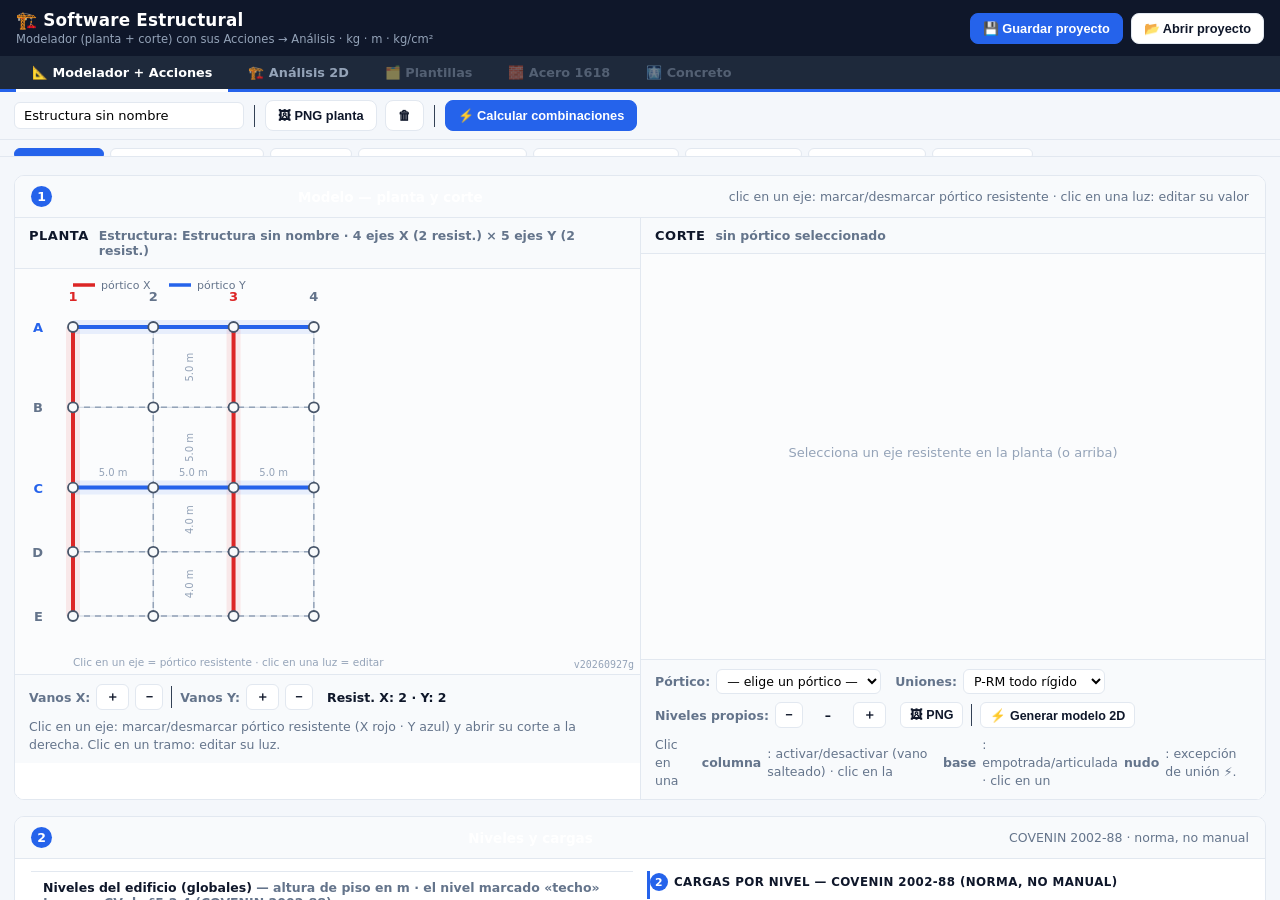
==== commit b429d793: "Fase 4 (Acero 1618), paso 2: pestaña «⑦ Acero 1618» en la página de cálculo - index.html: nueva secc" ====
--- a/analisis-2d/frontend/index.html
+++ b/analisis-2d/frontend/index.html
@@ -5,8 +5,8 @@
   <meta http-equiv="Cache-Control" content="no-cache">
   <meta name="viewport" content="width=device-width, initial-scale=1.0">
   <title>Software Estructural · Modelador · Acciones · Análisis 2D</title>
-  <link rel="stylesheet" href="css/styles.css?v=20260927i">
-  <link rel="stylesheet" href="css/modelador.css?v=20260927i">
+  <link rel="stylesheet" href="css/styles.css?v=20260927j">
+  <link rel="stylesheet" href="css/modelador.css?v=20260927j">
   <script>
   /* diagnóstico global: cualquier error JS (incl. SyntaxError de navegadores
      viejos) muestra un banner rojo — ES5, corre antes que todos los módulos */
@@ -59,7 +59,8 @@
   <a href="#sec-espectro">④ Espectro y fuerzas</a>
   <a href="#sec-combos">⑤ Combinaciones</a>
   <a href="#sec-envolvente">⑥ Envolvente</a>
-  <a href="#sec-memoria">⑦ Memoria</a>
+  <a href="#sec-acero">⑦ Acero 1618</a>
+  <a href="#sec-memoria">⑧ Memoria</a>
 </nav>
 
 <div class="pagina-modelador">
@@ -337,8 +338,56 @@
     </div>
   </section>
 
+  <section class="sec" id="sec-acero">
+    <header class="sec-tit"><span class="sec-num">7</span><b>Acero — COVENIN 1618-1998</b><span class="sec-sub">vigas (flexión · corte · flecha) y columnas (compresión · interacción P-M) · BD 874 perfiles</span></header>
+    <div class="sec-cuerpo">
+    <div class="duo duo-iguales">
+      <div class="card">
+        <h2><span class="num">1</span> Parámetros de diseño</h2>
+        <div class="fila-2">
+          <label class="campo">Fy acero (kg/cm²)<input type="number" id="ac-fy" value="2500" step="50" min="1200"></label>
+          <label class="campo">K columnas<input type="number" id="ac-kcol" value="1.5" step="0.1" min="1"></label>
+        </div>
+        <div class="fila-2">
+          <label class="campo">Cb vigas<input type="number" id="ac-cb" value="1.0" step="0.05" min="1"></label>
+          <label class="campo">Lb vigas (m) — vacío = luz real<input type="number" id="ac-lb" placeholder="auto" step="0.1" min="0"></label>
+        </div>
+        <div class="fila-2">
+          <label class="campo">Perfil vigas asignado<input type="text" id="ac-perfil-viga" list="dl-perfiles-viga" value="IPE 300" autocomplete="off"></label>
+          <label class="campo">Perfil columnas asignado<input type="text" id="ac-perfil-col" list="dl-perfiles-col" value="HE 200 B" autocomplete="off"></label>
+        </div>
+        <datalist id="dl-perfiles-viga"></datalist>
+        <datalist id="dl-perfiles-col"></datalist>
+        <div class="fila-2">
+          <label class="campo">Límite de flecha (servicio CP+CV)
+            <select id="ac-lim">
+              <option value="300" selected>L/300 — normal</option>
+              <option value="360">L/360 — exigente</option>
+            </select></label>
+          <div class="mini" style="align-self:end">φ: flexión 0,90 · compresión 0,85 · corte 1,00 — §15/16/18 de la norma.</div>
+        </div>
+      </div>
+      <div class="card">
+        <h2><span class="num">2</span> Ejecutar</h2>
+        <button type="button" class="primario" id="btn-verificar-acero">🔍 Verificar sección asignada</button>
+        <button type="button" class="suave" id="btn-optimizar-acero">⚡ Optimizar (menor peso de la BD)</button>
+        <div id="acero-optimo" class="oculto"></div>
+        <div id="acero-estado" class="mini"></div>
+        <div class="mini">Flechas con el caso de servicio 1,0·CP + 1,0·CV (sin factores), límite L/300 · L/360. Interacción 18-1a/b con amplificación B1 y θ P-Δ por nivel (deriva de la envolvente). Solo pórticos: vigas horizontales y columnas.</div>
+      </div>
+    </div>
+    <div id="acero-caja-error" class="oculto" style="color:#b91c1c;font-weight:600"></div>
+    <div class="tabla-wrap oculto" id="acero-tabla-wrap">
+      <table id="tabla-acero">
+        <thead><tr><th>Barra</th><th>Tipo</th><th>Perfil</th><th>Pu (kg)</th><th>Vu (kg)</th><th>Mu (t·m)</th><th>L (m)</th><th>Estados límites</th><th>Gobierna</th><th>Combo</th><th>OK</th></tr></thead>
+        <tbody></tbody>
+      </table>
+    </div>
+    </div>
+  </section>
+
   <section class="sec" id="sec-memoria">
-    <header class="sec-tit"><span class="sec-num">7</span><b>Memoria de cálculo</b><span class="sec-sub">cada valor con su fórmula, sustitución, fuente y porqué</span></header>
+    <header class="sec-tit"><span class="sec-num">8</span><b>Memoria de cálculo</b><span class="sec-sub">cada valor con su fórmula, sustitución, fuente y porqué</span></header>
     <div class="sec-cuerpo">
     <div class="card">
       <h2><button type="button" class="suave" id="btn-imprimir-memoria" title="Imprimir o guardar la memoria en PDF (en el diálogo del navegador)">🖨 Imprimir la memoria</button></h2>
@@ -579,15 +628,16 @@
 </main>
 </section>
 
-<script src="js/proyecto.js?v=20260927i"></script>
-<script src="js/pestanas.js?v=20260927i"></script>
-<script src="js/perfiles.js?v=20260927i"></script>
-<script src="js/estado.js?v=20260927i"></script>
-<script src="js/api.js?v=20260927i"></script>
-<script src="js/canvas.js?v=20260927i"></script>
-<script src="js/app.js?v=20260927i"></script>
-<script src="js/acciones.js?v=20260927i"></script>
-<script src="js/memoria.js?v=20260927i"></script>
-<script src="js/modelador.js?v=20260927i"></script>
+<script src="js/proyecto.js?v=20260927j"></script>
+<script src="js/pestanas.js?v=20260927j"></script>
+<script src="js/perfiles.js?v=20260927j"></script>
+<script src="js/estado.js?v=20260927j"></script>
+<script src="js/api.js?v=20260927j"></script>
+<script src="js/canvas.js?v=20260927j"></script>
+<script src="js/app.js?v=20260927j"></script>
+<script src="js/acciones.js?v=20260927j"></script>
+<script src="js/acero.js?v=20260927j"></script>
+<script src="js/memoria.js?v=20260927j"></script>
+<script src="js/modelador.js?v=20260927j"></script>
 </body>
 </html>
--- a/analisis-2d/frontend/css/modelador.css
+++ b/analisis-2d/frontend/css/modelador.css
@@ -362,3 +362,29 @@
 
 /* el cuadro dividido dentro de la sección 1: sin marco doble */
 .sec .par-lienzos { border: none; border-radius: 0; }
+
+/* ---- ⑦ Acero 1618: badges de ratio y chips del optimizador ---- */
+.rat {
+  display: inline-block;
+  padding: 1px 7px;
+  border-radius: 999px;
+  font-size: 11.5px;
+  font-weight: 600;
+  white-space: nowrap;
+}
+.rat-ok { background: #dcfce7; color: #166534; }
+.rat-casi { background: #fef3c7; color: #92400e; }
+.rat-mal { background: #fee2e2; color: #991b1b; }
+.chip-optimo {
+  display: inline-block;
+  background: #eff6ff;
+  border: 1px solid #bfdbfe;
+  color: #1e3a8a;
+  padding: 2px 10px;
+  border-radius: 999px;
+  font-size: 12px;
+  margin: 4px 6px 4px 0;
+}
+.verifica-ok { color: #16a34a; font-weight: 700; text-align: center; }
+.verifica-mal { color: #dc2626; font-weight: 700; text-align: center; }
+#tabla-acero td { white-space: nowrap; }
